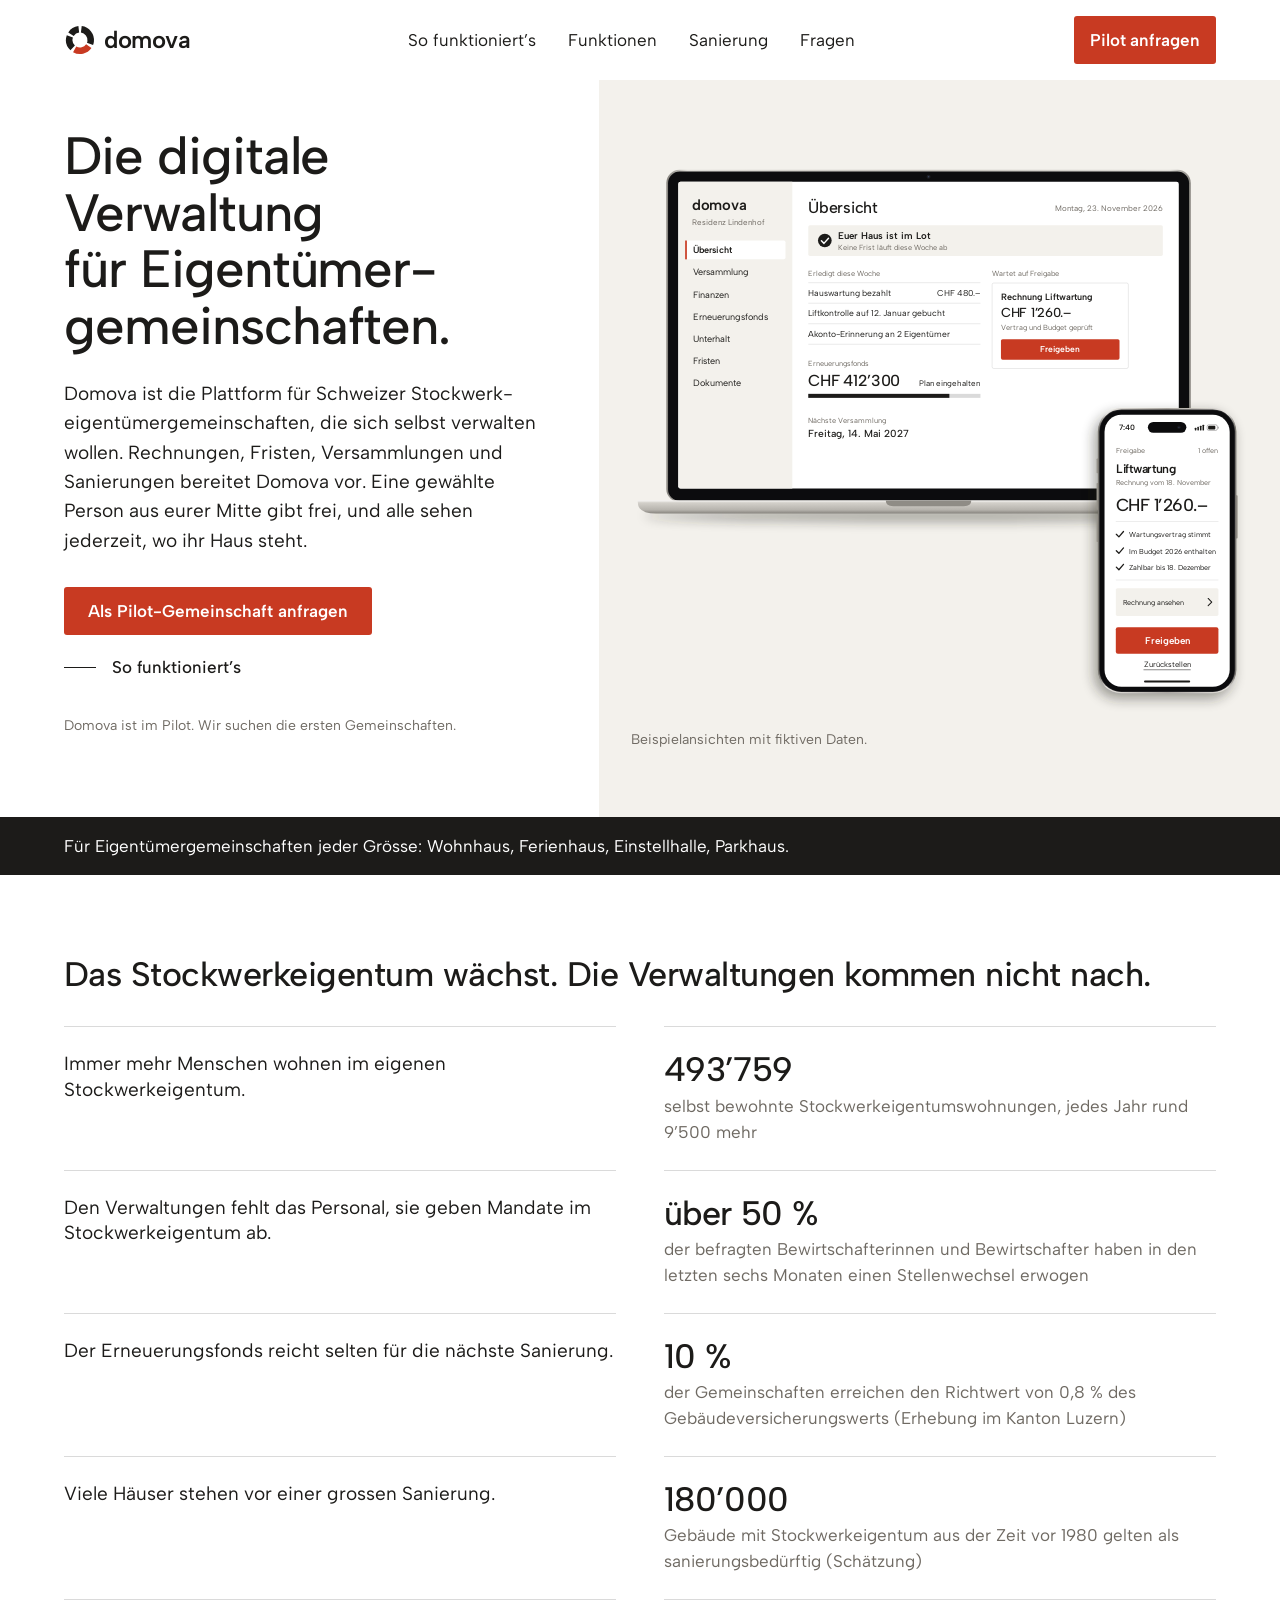
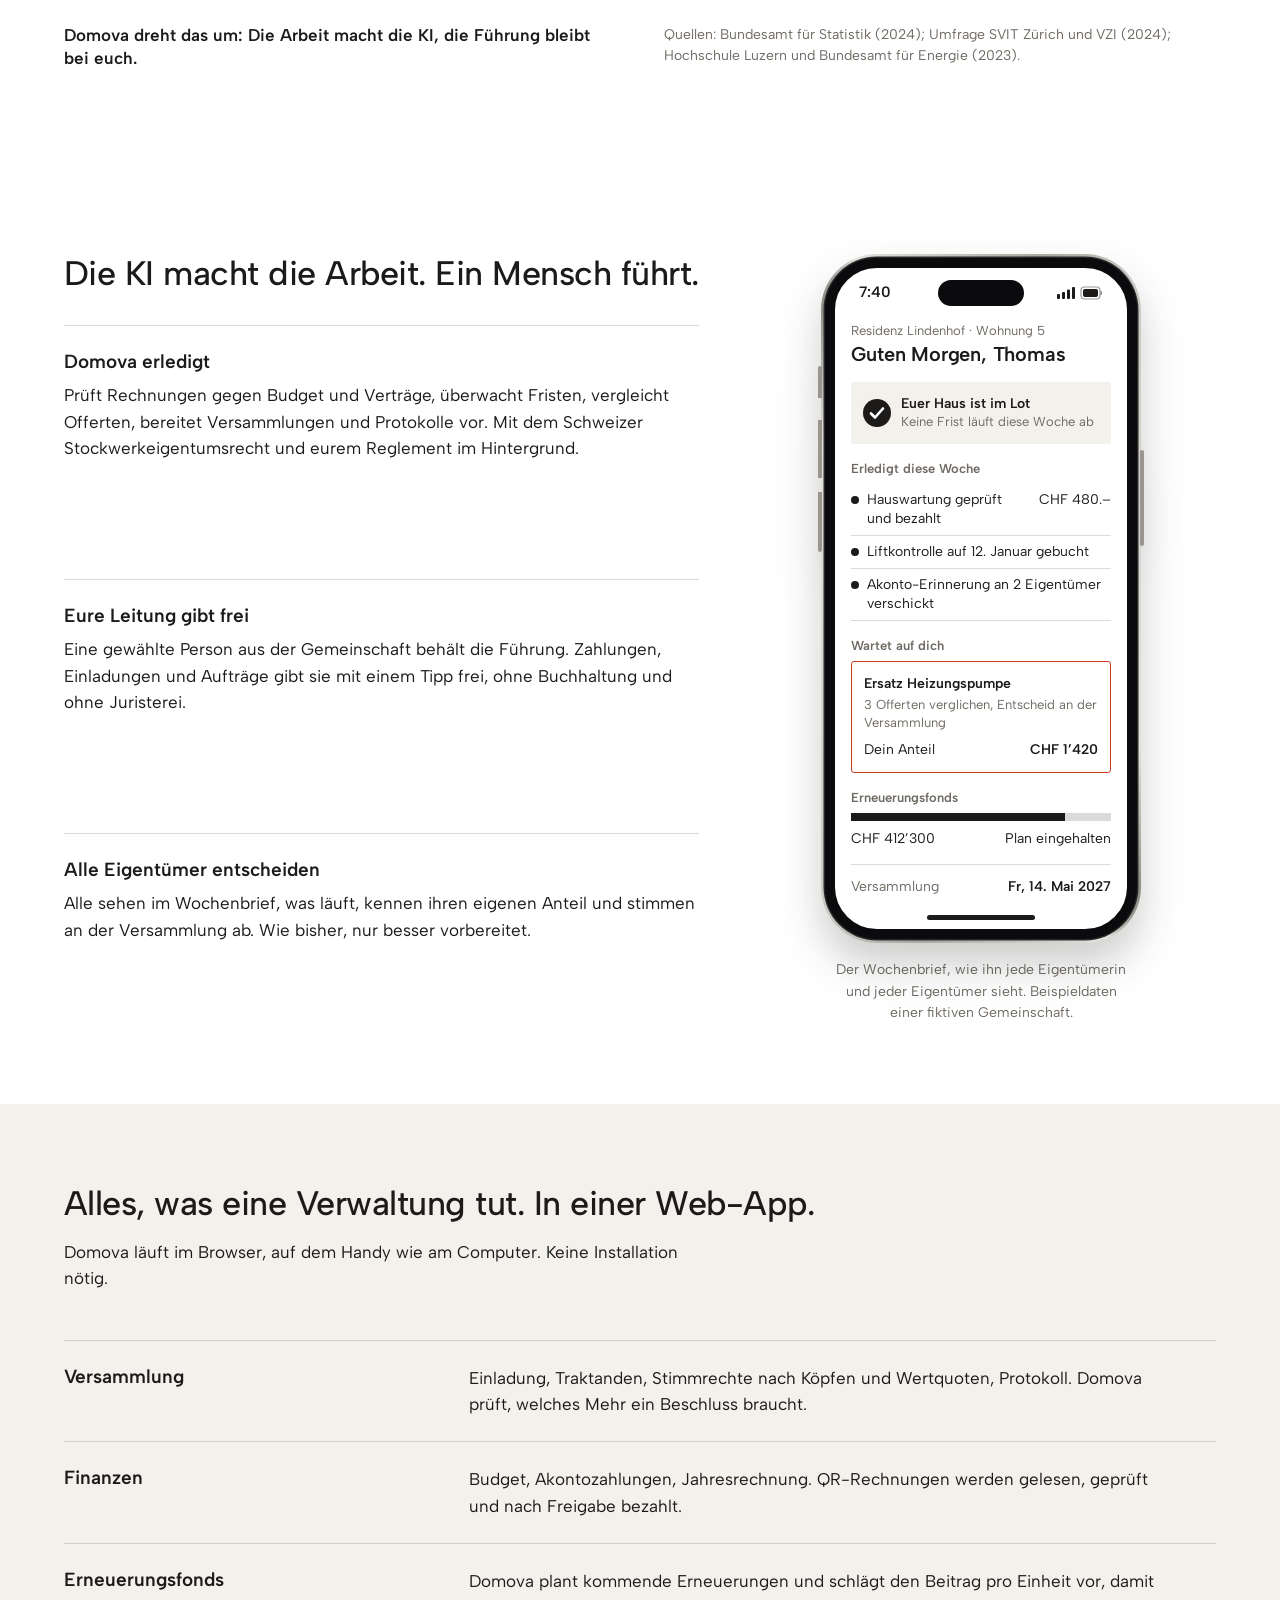
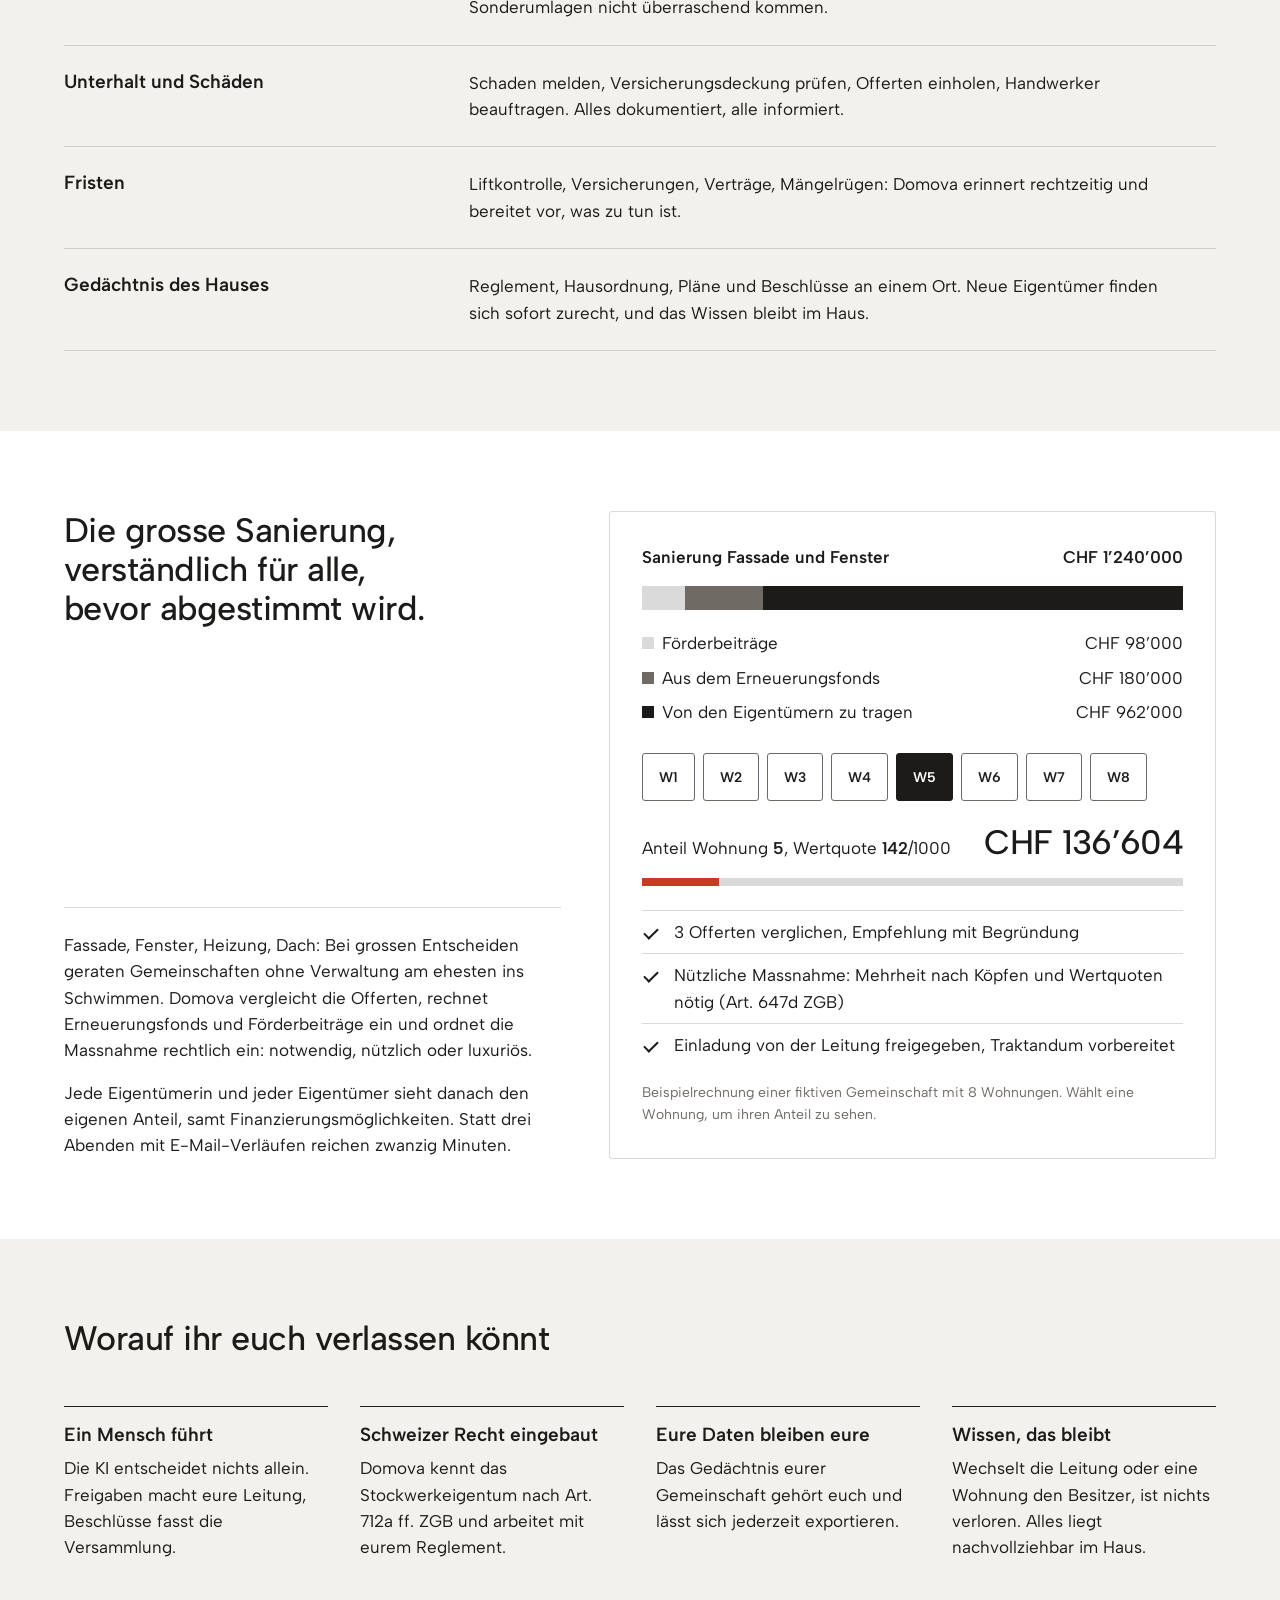
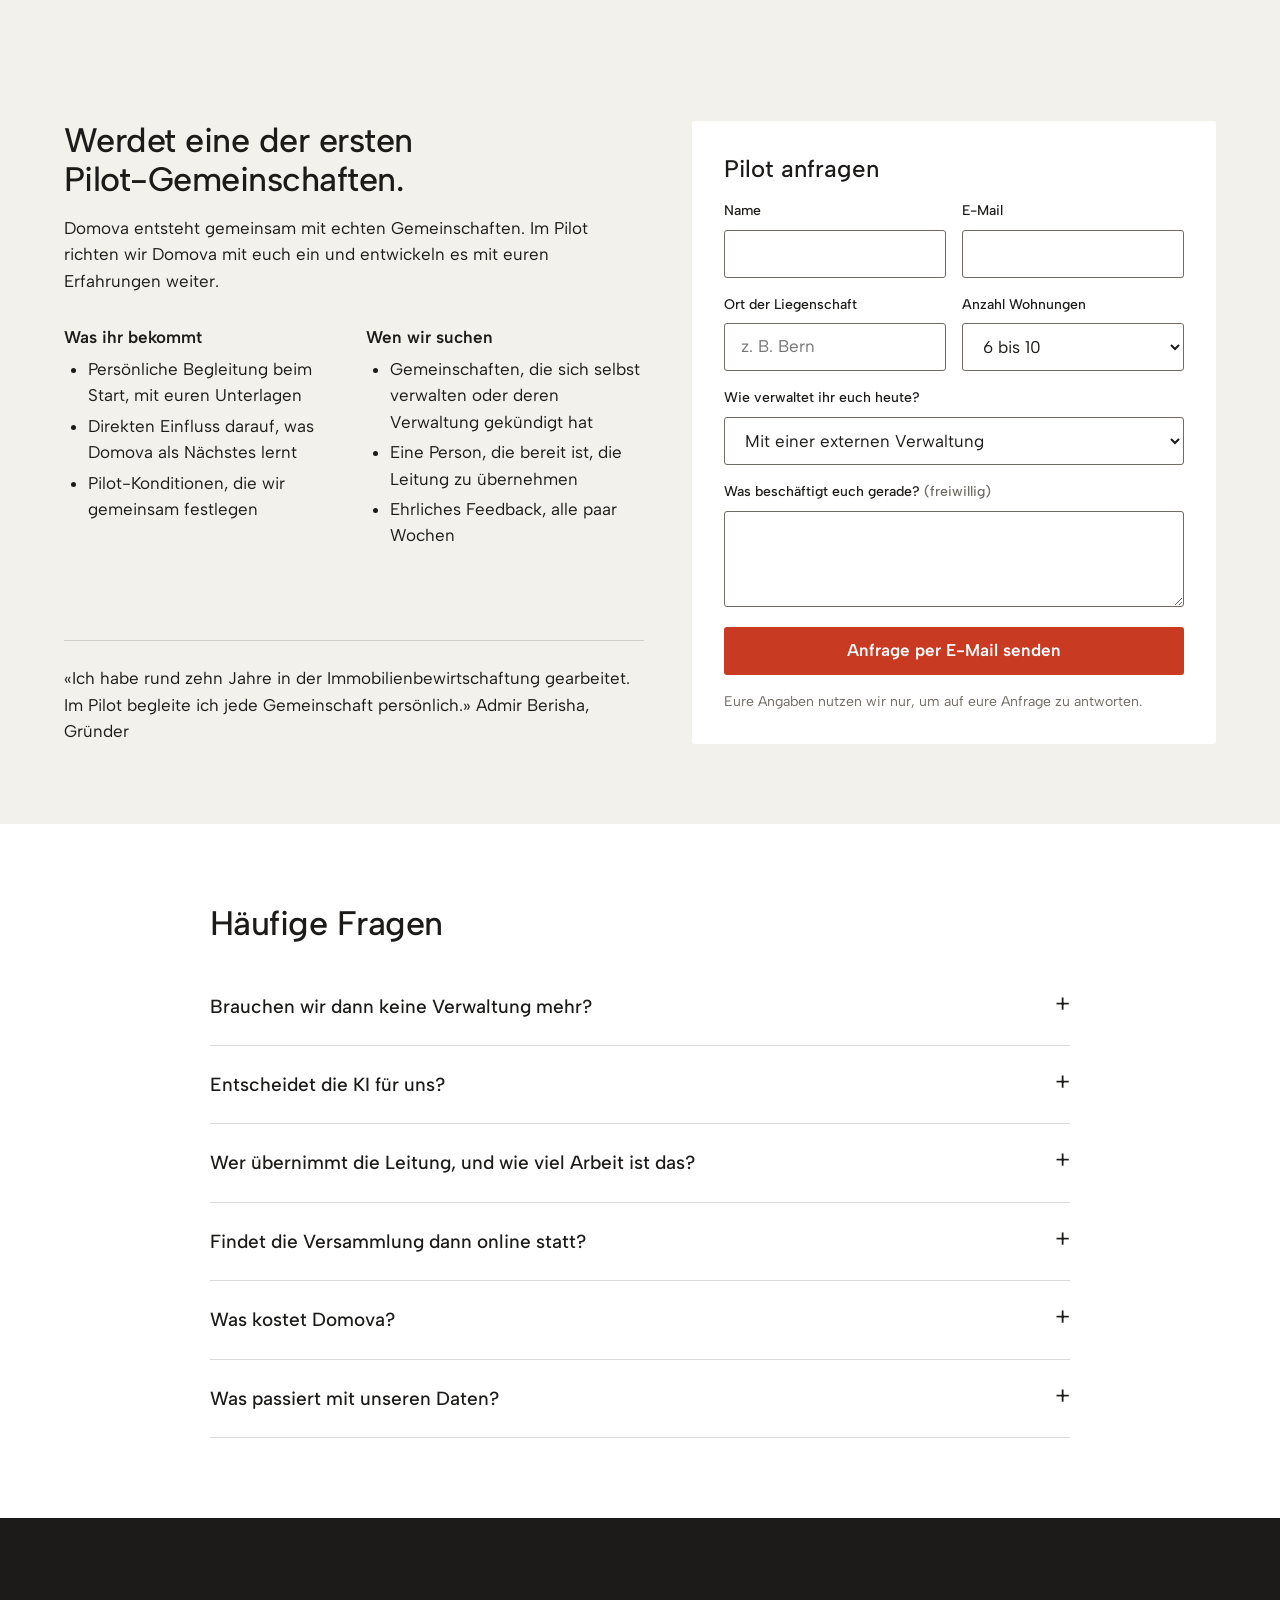
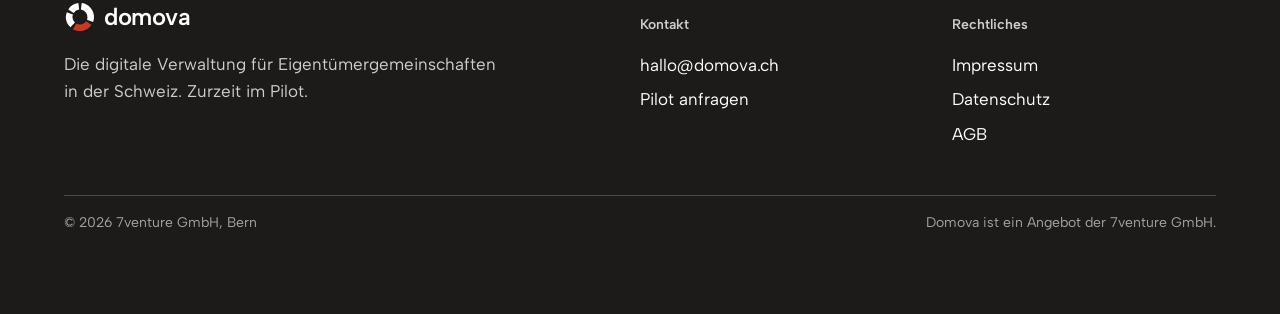
==== index.html @ ebf03311 "Website domova.ch: Startseite und Rechtsseiten Statische Seite für GitHub Pages: Startseite (Richtun" ====
<!DOCTYPE html>
<html lang="de-CH">
<head>
<meta charset="utf-8">
<meta name="viewport" content="width=device-width, initial-scale=1">
<title>Domova</title>
<meta name="description" content="Domova: Selbstverwaltung mit KI für Schweizer Stockwerkeigentümergemeinschaften. Die KI erledigt die Verwaltung, eure Gemeinschaft entscheidet. Jetzt im Pilot.">
<meta property="og:title" content="Domova: Die digitale Verwaltung für Eigentümergemeinschaften">
<meta property="og:description" content="Selbstverwaltung für Stockwerkeigentum in der Schweiz. Wir suchen die ersten Pilot-Gemeinschaften.">
<meta name="theme-color" content="#ffffff">
<link rel="icon" href="data:image/svg+xml,%3Csvg xmlns='http://www.w3.org/2000/svg' viewBox='0 0 32 32'%3E%3Crect width='32' height='32' rx='7' fill='%231c1b19'/%3E%3Cg fill='none' stroke='%23fff' stroke-width='5.2'%3E%3Ccircle cx='16' cy='16' r='8.5' stroke-dasharray='15.43 100' transform='rotate(-83 16 16)'/%3E%3Ccircle cx='16' cy='16' r='8.5' stroke='%23e0492c' stroke-dasharray='12.46 100' transform='rotate(35 16 16)'/%3E%3Ccircle cx='16' cy='16' r='8.5' stroke-dasharray='9.79 100' transform='rotate(133 16 16)'/%3E%3Ccircle cx='16' cy='16' r='8.5' stroke-dasharray='7.42 100' transform='rotate(213 16 16)'/%3E%3C/g%3E%3C/svg%3E">
<link rel="stylesheet" href="site.css">
</head>
<body>

<header class="hero" id="top">
  <nav class="nav wrap" aria-label="Hauptnavigation">
    <a class="logo" href="#top" aria-label="Domova, zum Seitenanfang">
      <svg viewBox="0 0 32 32" aria-hidden="true" fill="none" stroke="#1c1b19" stroke-width="6.5"><circle cx="16" cy="16" r="10.75" stroke-dasharray="19.51 100" transform="rotate(-83 16 16)"/><circle cx="16" cy="16" r="10.75" stroke="#c83a22" stroke-dasharray="15.76 100" transform="rotate(35 16 16)"/><circle cx="16" cy="16" r="10.75" stroke-dasharray="12.38 100" transform="rotate(133 16 16)"/><circle cx="16" cy="16" r="10.75" stroke-dasharray="9.38 100" transform="rotate(213 16 16)"/></svg>
      domova
    </a>
    <div class="links">
      <a href="#so">So funktioniert’s</a>
      <a href="#funktionen">Funktionen</a>
      <a href="#sanierung">Sanierung</a>
      <a href="#fragen">Fragen</a>
    </div>
    <a class="btn btn-c" href="#pilot">Pilot <span>anfragen</span></a>
  </nav>

  <div class="ht">
    <div class="ht-t">
      <h1><span>Die digitale Verwaltung</span> <span>für Eigentümer&shy;gemeinschaften.</span></h1>
      <p class="lead">Domova ist die Plattform für Schweizer Stockwerk&shy;eigentümer&shy;gemeinschaften, die sich selbst verwalten wollen. Rechnungen, Fristen, Versammlungen und Sanierungen bereitet Domova vor. Eine gewählte Person aus eurer Mitte gibt frei, und alle sehen jederzeit, wo ihr Haus steht.</p>
      <div class="cta">
        <a class="btn btn-c" href="#pilot">Als Pilot-Gemeinschaft anfragen</a>
        <a class="lnk" href="#so">So funktioniert’s</a>
      </div>
      <p class="pilot-tag">Domova ist im Pilot. Wir suchen die ersten Gemeinschaften.</p>
    </div>

    <figure class="stage">
      <svg viewBox="-24 -24 2166 1930" role="img" aria-label="Domova auf Laptop und Handy mit Beispieldaten: am Laptop die Übersicht einer Gemeinschaft, am Handy die Freigabe einer Rechnung.">
        <defs>
          <linearGradient id="g-rim" x1="0" x2="1" y1="0" y2="0"><stop offset="0" stop-color="#85827c"/><stop offset=".04" stop-color="#e0ded9"/><stop offset=".5" stop-color="#c4c1bb"/><stop offset=".96" stop-color="#e0ded9"/><stop offset="1" stop-color="#85827c"/></linearGradient>
          <linearGradient id="g-alu" x1="0" x2="0" y1="0" y2="1"><stop offset="0" stop-color="#eceae6"/><stop offset=".2" stop-color="#d2cfc9"/><stop offset=".72" stop-color="#b6b3ad"/><stop offset="1" stop-color="#85827c"/></linearGradient>
          <linearGradient id="g-ti" x1="0" x2="1" y1="0" y2="0"><stop offset="0" stop-color="#6f6c66"/><stop offset=".06" stop-color="#e4e1dc"/><stop offset=".5" stop-color="#aba7a1"/><stop offset=".94" stop-color="#e4e1dc"/><stop offset="1" stop-color="#6f6c66"/></linearGradient>
          <filter id="f-ground" x="-10%" y="-300%" width="120%" height="700%"><feGaussianBlur stdDeviation="20"/></filter>
          <filter id="f-phone" x="-30%" y="-10%" width="160%" height="125%"><feGaussianBlur stdDeviation="24"/></filter>
        </defs>
        <!-- Laptop -->
        <ellipse cx="1020" cy="1214" rx="1000" ry="20" fill="#1c1b19" opacity=".38" filter="url(#f-ground)"/>
        <rect x="100" width="1840" height="1166" rx="46" fill="url(#g-rim)"/>
        <rect x="106" y="6" width="1828" height="1156" rx="41" fill="#0c0c0e"/>
        <rect x="142" y="42" width="1756" height="1076" rx="8" fill="#fff"/>
        <circle cx="1020" cy="24" r="7" fill="#1d1d21"/>
        <circle cx="1020" cy="24" r="2.6" fill="#35425c"/>
        <path d="M0 1160h2040v6q0 40-64 40H64q-64 0-64-40z" fill="url(#g-alu)"/>
        <rect y="1160" width="2040" height="3" fill="#f6f5f2"/>
        <path d="M870 1160h300q0 20-26 20H896q-26 0-26-20z" fill="#8f8c86"/>
        <g transform="translate(142 42)">
          <path d="M8 0h392v1076H8a8 8 0 0 1-8-8V8a8 8 0 0 1 8-8z" fill="var(--soft)"/>
          <text x="48" y="100" class="w6" font-size="52" letter-spacing="-1">domova</text>
          <text x="48" y="150" class="m" font-size="28">Residenz Lindenhof</text>
          <rect x="24" y="206" width="352" height="66" rx="6" fill="#fff"/>
          <rect x="24" y="206" width="6" height="66" fill="var(--acc)"/>
          <g font-size="32">
            <text x="52" y="250" class="w6">Übersicht</text>
            <text x="52" y="328">Versammlung</text>
            <text x="52" y="406">Finanzen</text>
            <text x="52" y="484">Erneuerungsfonds</text>
            <text x="52" y="562">Unterhalt</text>
            <text x="52" y="640">Fristen</text>
            <text x="52" y="718">Dokumente</text>
          </g>
          <text x="456" y="108" class="w5" font-size="56" letter-spacing="-1">Übersicht</text>
          <text x="1700" y="104" class="m e" font-size="28">Montag, 23. November 2026</text>
          <rect x="456" y="152" width="1244" height="108" rx="6" fill="var(--soft)"/>
          <circle cx="514" cy="206" r="24" fill="var(--ink)"/>
          <path d="M502 207l9 9 16-18" fill="none" stroke="#fff" stroke-width="5" stroke-linecap="round" stroke-linejoin="round"/>
          <text x="562" y="200" class="w6" font-size="34">Euer Haus ist im Lot</text>
          <text x="562" y="238" class="m" font-size="26">Keine Frist läuft diese Woche ab</text>
          <path d="M456 354h604M456 426h604M456 498h604M456 570h604" fill="none" stroke="var(--ink)" stroke-opacity=".16" stroke-width="2"/>
          <text x="456" y="330" class="m" font-size="26">Erledigt diese Woche</text>
          <g font-size="30">
            <text x="456" y="400">Hauswartung bezahlt</text>
            <text x="1060" y="400" class="e tn">CHF 480.–</text>
            <text x="456" y="472">Liftkontrolle auf 12. Januar gebucht</text>
            <text x="456" y="544">Akonto-Erinnerung an 2 Eigentümer</text>
          </g>
          <text x="456" y="646" class="m" font-size="26">Erneuerungsfonds</text>
          <text x="456" y="716" class="w5 tn" font-size="56" letter-spacing="-1">CHF 412’300</text>
          <text x="1060" y="716" class="e" font-size="28">Plan eingehalten</text>
          <rect x="456" y="744" width="604" height="14" fill="var(--ink)" opacity=".16"/>
          <rect x="456" y="744" width="495" height="14" fill="var(--ink)"/>
          <text x="456" y="846" class="m" font-size="26">Nächste Versammlung</text>
          <text x="456" y="896" class="w5" font-size="36">Freitag, 14. Mai 2027</text>
          <text x="1100" y="330" class="m" font-size="26">Wartet auf Freigabe</text>
          <rect x="1101" y="355" width="478" height="300" rx="6" fill="#fff" stroke="var(--ink)" stroke-opacity=".16" stroke-width="2"/>
          <text x="1132" y="414" class="w6" font-size="32">Rechnung Liftwartung</text>
          <text x="1132" y="476" class="w5 tn" font-size="46" letter-spacing="-1">CHF 1’260.–</text>
          <text x="1132" y="520" class="m" font-size="26">Vertrag und Budget geprüft</text>
          <rect x="1132" y="552" width="416" height="72" rx="6" fill="var(--acc)"/>
          <text x="1340" y="598" class="w6 c wh" font-size="30">Freigeben</text>
        </g>
        <!-- Handy -->
        <g transform="translate(1614 836) scale(.9)">
          <rect x="-14" y="20" width="540" height="1112" rx="92" fill="#1c1b19" opacity=".42" filter="url(#f-phone)"/>
          <g fill="#9a968f"><rect x="-5" y="196" width="9" height="58" rx="3"/><rect x="-5" y="292" width="9" height="104" rx="3"/><rect x="-5" y="418" width="9" height="104" rx="3"/><rect x="536" y="340" width="9" height="168" rx="3"/></g>
          <rect width="540" height="1112" rx="92" fill="url(#g-ti)"/>
          <rect x="5" y="5" width="530" height="1102" rx="87" fill="#28282b"/>
          <rect x="8" y="8" width="524" height="1096" rx="84" fill="#0b0b0d"/>
          <rect x="26" y="26" width="488" height="1060" rx="66" fill="#fff"/>
          <g transform="translate(26 26)">
            <rect x="169" y="28" width="150" height="42" rx="21" fill="#0b0b0d"/>
            <circle cx="290" cy="49" r="7" fill="#17171b"/>
            <circle cx="290" cy="49" r="2.6" fill="#2c3852"/>
            <text x="56" y="61" class="w6" font-size="30">7:40</text>
            <g fill="var(--ink)"><rect x="352" y="51" width="6" height="10" rx="1.5"/><rect x="362" y="47" width="6" height="14" rx="1.5"/><rect x="372" y="43" width="6" height="18" rx="1.5"/><rect x="382" y="39" width="6" height="22" rx="1.5"/></g>
            <rect x="400" y="39" width="40" height="22" rx="6.5" fill="none" stroke="var(--ink)" stroke-opacity=".45" stroke-width="2.5"/>
            <rect x="404" y="43" width="28" height="14" rx="3.5" fill="var(--ink)"/>
            <rect x="442" y="46" width="3" height="8" rx="1.5" fill="var(--ink)" opacity=".45"/>
            <text x="44" y="150" class="m" font-size="28">Freigabe</text>
            <text x="444" y="150" class="m e" font-size="28">1 offen</text>
            <text x="44" y="226" class="w6" font-size="48" letter-spacing="-1">Liftwartung</text>
            <text x="44" y="272" class="m" font-size="28">Rechnung vom 18. November</text>
            <text x="44" y="374" class="w5 tn" font-size="68" letter-spacing="-2">CHF 1’260.–</text>
            <path d="M44 416h400M44 644h400" fill="none" stroke="var(--ink)" stroke-opacity=".16" stroke-width="2"/>
            <path d="M46 466l10 10 18-21M46 530l10 10 18-21M46 594l10 10 18-21" fill="none" stroke="var(--ink)" stroke-width="5" stroke-linecap="round" stroke-linejoin="round"/>
            <g font-size="28">
              <text x="96" y="478">Wartungsvertrag stimmt</text>
              <text x="96" y="542">Im Budget 2026 enthalten</text>
              <text x="96" y="606">Zahlbar bis 18. Dezember</text>
            </g>
            <rect x="44" y="676" width="400" height="108" rx="6" fill="var(--soft)"/>
            <text x="72" y="740" font-size="28">Rechnung ansehen</text>
            <path d="M404 716l14 14-14 14" fill="none" stroke="var(--ink)" stroke-width="4" stroke-linecap="round" stroke-linejoin="round"/>
            <rect x="44" y="828" width="400" height="104" rx="8" fill="var(--acc)"/>
            <text x="244" y="893" class="w6 c wh" font-size="38">Freigeben</text>
            <text x="244" y="982" class="c" font-size="30">Zurückstellen</text>
            <path d="M152 994h184" fill="none" stroke="var(--ink)" stroke-width="2"/>
            <rect x="154" y="1036" width="180" height="8" rx="4" fill="var(--ink)"/>
          </g>
        </g>
      </svg>
      <figcaption>Beispielansichten mit fiktiven Daten.</figcaption>
    </figure>
  </div>
  <div class="legend"><p class="wrap">Für Eigentümergemeinschaften jeder Grösse: Wohnhaus, Ferienhaus, Einstellhalle, Parkhaus.</p></div>
</header>

<main>
<section class="band why" aria-labelledby="why-h">
  <div class="wrap">
    <h2 id="why-h">Das Stockwerkeigentum wächst. Die Verwaltungen kommen nicht nach.</h2>
    <div class="wgrid">
      <p class="wl">Immer mehr Menschen wohnen im eigenen Stockwerkeigentum.</p>
      <p class="wr"><b>493’759</b><span>selbst bewohnte Stockwerk&shy;eigentums&shy;wohnungen, jedes Jahr rund 9’500 mehr</span></p>
      <p class="wl">Den Verwaltungen fehlt das Personal, sie geben Mandate im Stockwerkeigentum ab.</p>
      <p class="wr"><b>über 50 %</b><span>der befragten Bewirtschafterinnen und Bewirtschafter haben in den letzten sechs Monaten einen Stellenwechsel erwogen</span></p>
      <p class="wl">Der Erneuerungsfonds reicht selten für die nächste Sanierung.</p>
      <p class="wr"><b>10 %</b><span>der Gemeinschaften erreichen den Richtwert von 0,8 % des Gebäude&shy;versicherungs&shy;werts (Erhebung im Kanton Luzern)</span></p>
      <p class="wl">Viele Häuser stehen vor einer grossen Sanierung.</p>
      <p class="wr"><b>180’000</b><span>Gebäude mit Stockwerkeigentum aus der Zeit vor 1980 gelten als sanierungsbedürftig (Schätzung)</span></p>
      <p class="wl wend">Domova dreht das um: Die Arbeit macht die KI, die Führung bleibt bei euch.</p>
      <p class="wr wsrc">Quellen: Bundesamt für Statistik (2024); Umfrage SVIT Zürich und VZI (2024); Hochschule Luzern und Bundesamt für Energie (2023).</p>
    </div>
  </div>
</section>

<section class="band how" id="so" aria-labelledby="so-h">
  <div class="wrap two">
    <div class="txt">
      <h2 id="so-h">Die KI macht die Arbeit. Ein Mensch führt.</h2>
      <div class="roles">
        <div class="role">
          <h3>Domova erledigt</h3>
          <p>Prüft Rechnungen gegen Budget und Verträge, überwacht Fristen, vergleicht Offerten, bereitet Versammlungen und Protokolle vor. Mit dem Schweizer Stockwerkeigentumsrecht und eurem Reglement im Hintergrund.</p>
        </div>
        <div class="role">
          <h3>Eure Leitung gibt frei</h3>
          <p>Eine gewählte Person aus der Gemeinschaft behält die Führung. Zahlungen, Einladungen und Aufträge gibt sie mit einem Tipp frei, ohne Buchhaltung und ohne Juristerei.</p>
        </div>
        <div class="role">
          <h3>Alle Eigentümer entscheiden</h3>
          <p>Alle sehen im Wochenbrief, was läuft, kennen ihren eigenen Anteil und stimmen an der Versammlung ab. Wie bisher, nur besser vorbereitet.</p>
        </div>
      </div>
    </div>
    <figure class="phone-col" style="margin:0">
      <div class="phone">
        <div class="scr">
          <div class="sb"><span>7:40</span><i></i><svg viewBox="0 0 46 16" aria-hidden="true"><g fill="currentColor"><rect y="9" width="3" height="5" rx="1"/><rect x="5" y="7" width="3" height="7" rx="1"/><rect x="10" y="4.5" width="3" height="9.5" rx="1"/><rect x="15" y="2" width="3" height="12" rx="1"/><rect x="26" y="4" width="15" height="8" rx="2"/><rect x="43.5" y="6" width="1.5" height="4" rx=".75" opacity=".45"/></g><rect x="24" y="2" width="19" height="12" rx="3.5" fill="none" stroke="currentColor" stroke-opacity=".45" stroke-width="1.2"/></svg></div>
          <div class="ph-h"><small>Residenz Lindenhof · Wohnung 5</small><b>Guten Morgen, Thomas</b></div>
          <div class="ok"><svg viewBox="0 0 28 28" aria-hidden="true"><circle cx="14" cy="14" r="14" fill="var(--ink)"/><path d="m8 14.5 4 4 8-9" fill="none" stroke="#fff" stroke-width="2.6" stroke-linecap="round" stroke-linejoin="round"/></svg><div><b>Euer Haus ist im Lot</b><small>Keine Frist läuft diese Woche ab</small></div></div>
          <h4>Erledigt diese Woche</h4>
          <ul class="done">
            <li>Hauswartung geprüft und bezahlt<span>CHF 480.–</span></li>
            <li>Liftkontrolle auf 12. Januar gebucht</li>
            <li>Akonto-Erinnerung an 2 Eigentümer verschickt</li>
          </ul>
          <h4>Wartet auf dich</h4>
          <div class="todo"><b>Ersatz Heizungspumpe</b><small>3 Offerten verglichen, Entscheid an der Versammlung</small><div class="row"><span>Dein Anteil</span><b>CHF 1’420</b></div></div>
          <h4>Erneuerungsfonds</h4>
          <div class="mbar"><i style="width:82%"></i></div>
          <div class="row"><span>CHF 412’300</span><span>Plan eingehalten</span></div>
          <div class="next"><span>Versammlung</span><b>Fr, 14. Mai 2027</b></div>
        </div>
      </div>
      <figcaption class="cap note">Der Wochenbrief, wie ihn jede Eigentümerin und jeder Eigentümer sieht. Beispieldaten einer fiktiven Gemeinschaft.</figcaption>
    </figure>
  </div>
</section>

<section class="band soft" id="funktionen" aria-labelledby="fn-h">
  <div class="wrap">
    <h2 id="fn-h">Alles, was eine Verwaltung tut. In einer Web-App.</h2>
    <p class="sub">Domova läuft im Browser, auf dem Handy wie am Computer. Keine Installation nötig.</p>
    <div class="frows">
      <div class="frow"><h3>Versammlung</h3><p>Einladung, Traktanden, Stimmrechte nach Köpfen und Wertquoten, Protokoll. Domova prüft, welches Mehr ein Beschluss braucht.</p></div>
      <div class="frow"><h3>Finanzen</h3><p>Budget, Akontozahlungen, Jahresrechnung. QR-Rechnungen werden gelesen, geprüft und nach Freigabe bezahlt.</p></div>
      <div class="frow"><h3>Erneuerungsfonds</h3><p>Domova plant kommende Erneuerungen und schlägt den Beitrag pro Einheit vor, damit Sonderumlagen nicht überraschend kommen.</p></div>
      <div class="frow"><h3>Unterhalt und Schäden</h3><p>Schaden melden, Versicherungsdeckung prüfen, Offerten einholen, Handwerker beauftragen. Alles dokumentiert, alle informiert.</p></div>
      <div class="frow"><h3>Fristen</h3><p>Liftkontrolle, Versicherungen, Verträge, Mängelrügen: Domova erinnert rechtzeitig und bereitet vor, was zu tun ist.</p></div>
      <div class="frow"><h3>Gedächtnis des Hauses</h3><p>Reglement, Hausordnung, Pläne und Beschlüsse an einem Ort. Neue Eigentümer finden sich sofort zurecht, und das Wissen bleibt im Haus.</p></div>
    </div>
  </div>
</section>

<section class="band reno" id="sanierung" aria-labelledby="sa-h">
  <div class="wrap two">
    <div class="txt">
      <h2 id="sa-h">Die grosse Sanierung, verständlich für alle, bevor abgestimmt wird.</h2>
      <div><p>Fassade, Fenster, Heizung, Dach: Bei grossen Entscheiden geraten Gemeinschaften ohne Verwaltung am ehesten ins Schwimmen. Domova vergleicht die Offerten, rechnet Erneuerungsfonds und Förderbeiträge ein und ordnet die Massnahme rechtlich ein: notwendig, nützlich oder luxuriös.</p>
      <p>Jede Eigentümerin und jeder Eigentümer sieht danach den eigenen Anteil, samt Finanzierungsmöglichkeiten. Statt drei Abenden mit E-Mail-Verläufen reichen zwanzig Minuten.</p></div>
    </div>
    <div class="calc">
      <div class="ch"><b>Sanierung Fassade und Fenster</b><span class="num" id="c-tot">CHF 1’240’000</span></div>
      <div class="stackbar" aria-hidden="true"><i class="f1" id="b1" style="width:7.9%"></i><i class="f2" id="b2" style="width:14.5%"></i><i class="f3" id="b3" style="width:77.6%"></i></div>
      <ul class="leg">
        <li><i class="f1"></i>Förderbeiträge<span id="c-f">CHF 98’000</span></li>
        <li><i class="f2"></i>Aus dem Erneuerungsfonds<span id="c-k">CHF 180’000</span></li>
        <li><i class="f3"></i>Von den Eigentümern zu tragen<span id="c-r">CHF 962’000</span></li>
      </ul>
      <div class="units" id="units" role="group" aria-label="Wohnung wählen"></div>
      <div class="share"><span>Anteil Wohnung <b id="u-no">5</b>, Wertquote <b id="u-q">142</b>/1000</span><b class="big" id="u-share">CHF 136’604</b></div>
      <div class="sbar" aria-hidden="true"><i id="u-bar" style="width:14.2%"></i></div>
      <ul class="checks">
        <li>3 Offerten verglichen, Empfehlung mit Begründung</li>
        <li>Nützliche Massnahme: Mehrheit nach Köpfen und Wertquoten nötig (Art. 647d ZGB)</li>
        <li>Einladung von der Leitung freigegeben, Traktandum vorbereitet</li>
      </ul>
      <p class="note">Beispielrechnung einer fiktiven Gemeinschaft mit 8 Wohnungen. Wählt eine Wohnung, um ihren Anteil zu sehen.</p>
    </div>
  </div>
</section>

<section class="band soft" aria-labelledby="pr-h">
  <div class="wrap">
    <h2 id="pr-h">Worauf ihr euch verlassen könnt</h2>
    <div class="prin">
      <div><h3>Ein Mensch führt</h3><p>Die KI entscheidet nichts allein. Freigaben macht eure Leitung, Beschlüsse fasst die Versammlung.</p></div>
      <div><h3>Schweizer Recht eingebaut</h3><p>Domova kennt das Stockwerkeigentum nach Art. 712a ff. ZGB und arbeitet mit eurem Reglement.</p></div>
      <div><h3>Eure Daten bleiben eure</h3><p>Das Gedächtnis eurer Gemeinschaft gehört euch und lässt sich jederzeit exportieren.</p></div>
      <div><h3>Wissen, das bleibt</h3><p>Wechselt die Leitung oder eine Wohnung den Besitzer, ist nichts verloren. Alles liegt nachvollziehbar im Haus.</p></div>
    </div>
  </div>
</section>

<section class="band pilot" id="pilot" aria-labelledby="pi-h">
  <div class="wrap two">
    <div class="txt">
      <h2 id="pi-h">Werdet eine der ersten Pilot-Gemeinschaften.</h2>
      <p>Domova entsteht gemeinsam mit echten Gemeinschaften. Im Pilot richten wir Domova mit euch ein und entwickeln es mit euren Erfahrungen weiter.</p>
      <div class="pl">
        <div>
          <h3>Was ihr bekommt</h3>
          <ul><li>Persönliche Begleitung beim Start, mit euren Unterlagen</li><li>Direkten Einfluss darauf, was Domova als Nächstes lernt</li><li>Pilot-Konditionen, die wir gemeinsam festlegen</li></ul>
        </div>
        <div>
          <h3>Wen wir suchen</h3>
          <ul><li>Gemeinschaften, die sich selbst verwalten oder deren Verwaltung gekündigt hat</li><li>Eine Person, die bereit ist, die Leitung zu übernehmen</li><li>Ehrliches Feedback, alle paar Wochen</li></ul>
        </div>
      </div>
      <p class="me">«Ich habe rund zehn Jahre in der Immobilienbewirtschaftung gearbeitet. Im Pilot begleite ich jede Gemeinschaft persönlich.» Admir Berisha, Gründer</p>
    </div>
    <form class="form" id="pilot-form" novalidate>
      <h3>Pilot anfragen</h3>
      <div class="pair">
        <div class="fld"><label for="f-name">Name</label><input id="f-name" name="name" autocomplete="name" required></div>
        <div class="fld"><label for="f-mail">E-Mail</label><input id="f-mail" name="email" type="email" autocomplete="email" required></div>
      </div>
      <div class="pair">
        <div class="fld"><label for="f-ort">Ort der Liegenschaft</label><input id="f-ort" name="ort" placeholder="z. B. Bern"></div>
        <div class="fld"><label for="f-einh">Anzahl Wohnungen</label><select id="f-einh" name="einheiten"><option>2 bis 5</option><option selected>6 bis 10</option><option>11 bis 20</option><option>mehr als 20</option></select></div>
      </div>
      <div class="fld"><label for="f-heute">Wie verwaltet ihr euch heute?</label><select id="f-heute" name="heute"><option>Mit einer externen Verwaltung</option><option>Unsere Verwaltung hat gekündigt</option><option>Wir verwalten uns selbst</option><option>Weiss ich nicht genau</option></select></div>
      <div class="fld"><label for="f-msg">Was beschäftigt euch gerade? <span class="privacy">(freiwillig)</span></label><textarea id="f-msg" name="nachricht"></textarea></div>
      <p class="note" id="f-err" hidden style="color:var(--acc)">Bitte Name und eine gültige E-Mail-Adresse angeben.</p>
      <button class="btn btn-c" type="submit">Anfrage per E-Mail senden</button>
      <div class="status" id="pilot-status" hidden>
        <b>Euer E-Mail-Programm sollte sich jetzt öffnen.</b>
        <p>Falls nicht: Text kopieren und an <a href="mailto:hallo@domova.ch">hallo@domova.ch</a> schicken.</p>
        <pre id="pilot-text"></pre>
        <button type="button" id="pilot-copy">Text kopieren</button>
      </div>
      <p class="note privacy">Eure Angaben nutzen wir nur, um auf eure Anfrage zu antworten.</p>
    </form>
  </div>
</section>

<section class="band" id="fragen" aria-labelledby="fq-h">
  <div class="faq">
    <h2 id="fq-h">Häufige Fragen</h2>
    <div style="margin-top:24px">
      <details><summary>Brauchen wir dann keine Verwaltung mehr?</summary><p>Eine externe Verwaltung ist im Schweizer Stockwerkeigentum nicht vorgeschrieben, die Gemeinschaft entscheidet selbst, ob sie eine bestellt (Art. 712q ZGB). Viele kleinere Gemeinschaften verwalten sich schon heute selbst, meist mit viel Freiwilligenarbeit einer einzelnen Person. Domova nimmt ihr diese Arbeit ab.</p></details>
      <details><summary>Entscheidet die KI für uns?</summary><p>Nein. Domova bereitet vor, rechnet und prüft. Freigaben macht eure gewählte Leitung, Beschlüsse fasst wie bisher die Versammlung der Stockwerkeigentümer.</p></details>
      <details><summary>Wer übernimmt die Leitung, und wie viel Arbeit ist das?</summary><p>Eine Person aus eurer Gemeinschaft, gewählt von der Versammlung. Sie braucht kein Fachwissen: Domova bereitet jede Zahlung, Einladung und jeden Auftrag so vor, dass sie nur noch prüfen und freigeben muss.</p></details>
      <details><summary>Findet die Versammlung dann online statt?</summary><p>Nicht zwingend. Domova bereitet Einladung, Traktanden und Protokoll vor. Ob ihr euch im Gemeinschaftsraum oder online trefft, entscheidet ihr. Virtuelle Versammlungen sind nur möglich, wenn euer Reglement sie vorsieht.</p></details>
      <details><summary>Was kostet Domova?</summary><p>Das Preismodell legen wir mit den Pilot-Gemeinschaften fest. Ziel ist, dass sich Domova für kleine Häuser mit wenigen Wohnungen ebenso lohnt wie für euer Ferienhaus, für grössere Gemeinschaften oder für Einstellhallen und Parkhäuser.</p></details>
      <details><summary>Was passiert mit unseren Daten?</summary><p>Eure Unterlagen und Beschlüsse gehören eurer Gemeinschaft. Wir bearbeiten sie nach dem Schweizer Datenschutzgesetz und nur, um Domova für euch zu betreiben. Ihr könnt sie jederzeit exportieren.</p></details>
    </div>
  </div>
</section>
</main>

<footer class="band">
  <div class="wrap">
    <div class="fgrid">
      <div>
        <a class="logo" href="index.html"><svg viewBox="0 0 32 32" aria-hidden="true" fill="none" stroke="#fff" stroke-width="6.5"><circle cx="16" cy="16" r="10.75" stroke-dasharray="19.51 100" transform="rotate(-83 16 16)"/><circle cx="16" cy="16" r="10.75" stroke="#c83a22" stroke-dasharray="15.76 100" transform="rotate(35 16 16)"/><circle cx="16" cy="16" r="10.75" stroke-dasharray="12.38 100" transform="rotate(133 16 16)"/><circle cx="16" cy="16" r="10.75" stroke-dasharray="9.38 100" transform="rotate(213 16 16)"/></svg> domova</a>
        <p>Die digitale Verwaltung für Eigentümergemeinschaften in der Schweiz. Zurzeit im Pilot.</p>
      </div>
      <div>
        <p class="fh">Kontakt</p>
        <ul class="flist">
          <li><a href="mailto:hallo@domova.ch">hallo@domova.ch</a></li>
          <li><a href="index.html#pilot">Pilot anfragen</a></li>
        </ul>
      </div>
      <div>
        <p class="fh">Rechtliches</p>
        <ul class="flist">
          <li><a href="impressum.html">Impressum</a></li>
          <li><a href="datenschutz.html">Datenschutz</a></li>
          <li><a href="agb.html">AGB</a></li>
        </ul>
      </div>
    </div>
    <div class="legal"><span>© 2026 7venture GmbH, Bern</span><span>Domova ist ein Angebot der 7venture GmbH.</span></div>
  </div>
</footer>

<script>
{
  const MAIL = 'hallo@domova.ch';
  const chf = n => 'CHF ' + Math.round(n).toLocaleString('de-CH');

  // Sanierung: Anteil je Wohnung (Wertquoten in Tausendsteln, Summe 1000)
  const quotas = [98, 112, 125, 131, 142, 118, 138, 136];
  const cost = { total: 1240000, foerder: 98000, fonds: 180000 };
  const rest = cost.total - cost.foerder - cost.fonds;
  const pct = v => (v / cost.total * 100).toFixed(1) + '%';
  document.getElementById('b1').style.width = pct(cost.foerder);
  document.getElementById('b2').style.width = pct(cost.fonds);
  document.getElementById('b3').style.width = pct(rest);
  document.getElementById('c-tot').textContent = chf(cost.total);
  document.getElementById('c-f').textContent = chf(cost.foerder);
  document.getElementById('c-k').textContent = chf(cost.fonds);
  document.getElementById('c-r').textContent = chf(rest);
  const units = document.getElementById('units');
  units.innerHTML = quotas.map((q, i) => `<button type="button" data-i="${i}" aria-pressed="${i === 4}" aria-label="Wohnung ${i + 1}, Wertquote ${q}/1000">W${i + 1}</button>`).join('');
  const pick = i => {
    const q = quotas[i];
    document.getElementById('u-no').textContent = i + 1;
    document.getElementById('u-q').textContent = q;
    document.getElementById('u-share').textContent = chf(rest * q / 1000);
    document.getElementById('u-bar').style.width = (q / 10) + '%';
    for (const b of units.children) b.setAttribute('aria-pressed', String(+b.dataset.i === i));
  };
  units.addEventListener('click', e => { const b = e.target.closest('button'); if (b) pick(+b.dataset.i); });
  pick(4);

  // Pilot-Anfrage: als E-Mail vorbereiten
  const form = document.getElementById('pilot-form');
  const status = document.getElementById('pilot-status');
  const pre = document.getElementById('pilot-text');
  const err = document.getElementById('f-err');
  form.addEventListener('submit', e => {
    e.preventDefault();
    const d = new FormData(form);
    const mailOk = /^[^\s@]+@[^\s@]+\.[^\s@]+$/.test(String(d.get('email')).trim());
    if (!String(d.get('name')).trim() || !mailOk) { err.hidden = false; return; }
    err.hidden = true;
    const body = [
      'Hallo Domova',
      '',
      'Wir interessieren uns für den Pilot.',
      '',
      'Name: ' + d.get('name'),
      'E-Mail: ' + d.get('email'),
      'Ort der Liegenschaft: ' + (d.get('ort') || '–'),
      'Anzahl Wohnungen: ' + d.get('einheiten'),
      'Heute: ' + d.get('heute'),
      d.get('nachricht') ? '\n' + d.get('nachricht') : ''
    ].join('\n').trim();
    pre.textContent = body;
    status.hidden = false;
    try { location.href = 'mailto:' + MAIL + '?subject=' + encodeURIComponent('Pilot-Anfrage Domova') + '&body=' + encodeURIComponent(body); } catch (x) {}
  });
  const copy = document.getElementById('pilot-copy');
  copy.addEventListener('click', () => {
    const t = 'An: ' + MAIL + '\n\n' + pre.textContent;
    if (!navigator.clipboard) { copy.textContent = 'Bitte von Hand kopieren'; return; }
    navigator.clipboard.writeText(t).then(() => { copy.textContent = 'Kopiert'; }, () => { copy.textContent = 'Bitte von Hand kopieren'; });
  });
}
</script>
</body>
</html>
---- site.css ----
/* VOICE ruhig und vertrauenswürdig, wie eine gut gemachte Regionalbank (Richtung B «Hausbank»)
   IDEA das Produkt selbst zeigen: die Übersicht am Laptop, die Freigabe am Handy
   PICTURE Laptop und Handy mit Beispielansichten auf einer warmgrauen Fläche rechts im Hero
   COLOUR Weiss, Warmschwarz #1c1b19, Warmgrau #f3f1ec und #6f6a63, Ziegelrot #c83a22 nur für Handlungen
   TYPE Albert Sans: Titel 500, Auszeichnung 600, Text 400, auf dem eigenen Server
   LAYOUT Hero mit Text links über 5 Spalten und Geräten rechts über 7 bis an den Rand; am Handy Text, dann Geräte */
@font-face{font-family:"Albert Sans";src:url(fonts/albert-sans.woff2) format("woff2");font-weight:100 900;font-display:swap}
:root{color-scheme:light;
  /* Farbe: Warmschwarz, Weiss, zwei Warmgrau, ein Akzent (plus dessen Hover) */
  --ink:#1c1b19;--bg:#fff;--soft:#f3f1ec;--mute:#6f6a63;--acc:#c83a22;--acc-h:#a93019;--line:rgba(28,27,25,.16);
  /* Schrift: sechs Grössen */
  --ff:"Albert Sans","Segoe UI",Arial,sans-serif;
  --t-xs:14px;--t-s:17px;--t-m:19px;--t-l:24px;--t-xl:clamp(26px,2.9vw,34px);--t-2xl:clamp(34px,4.1vw,54px);
  /* Abstände: feste Skala */
  --s1:4px;--s2:8px;--s3:16px;--s4:24px;--s5:32px;--s6:48px;--s7:80px;--gut:max(5vw,16px);
  /* Form */
  --r:3px}
*{box-sizing:border-box;min-width:0}
html{scroll-padding-top:var(--s4)}
body{margin:0;background:var(--bg);color:var(--ink);font:400 var(--t-s)/1.55 var(--ff);overflow-x:clip;-webkit-font-smoothing:antialiased}
img,svg{max-width:100%}
a{color:inherit}
b,strong{font-weight:600}
h1,h2,h3{font-weight:500;text-wrap:balance;margin:0}
h1{font-size:var(--t-2xl);line-height:1.08;letter-spacing:-.02em}
h2{font-size:var(--t-xl);line-height:1.15;letter-spacing:-.015em}
h3{font-size:var(--t-m);font-weight:600;line-height:1.3}
p{margin:0}
small,.note{font-size:var(--t-xs)}
.band{padding-block:clamp(var(--s6),7vw,var(--s7));padding-left:max(var(--gut),env(safe-area-inset-left,0px));padding-right:max(var(--gut),env(safe-area-inset-right,0px))}
.wrap{max-width:1240px;margin-inline:auto}
.nav.wrap{max-width:calc(1240px + 2 * var(--gut))}
.btn{display:inline-flex;align-items:center;justify-content:center;gap:var(--s2);min-height:var(--s6);padding:0 var(--s4);border-radius:var(--r);font:600 var(--t-s)/1 var(--ff);text-decoration:none;border:0;cursor:pointer;white-space:nowrap}
.btn-c{background:var(--acc);color:#fff}
.btn-c:hover{background:var(--acc-h)}
:focus-visible{outline:3px solid var(--acc);outline-offset:3px}
/* nav + hero */
.hero{background:var(--bg)}
.nav{display:flex;align-items:center;justify-content:space-between;gap:var(--s3);padding:var(--s3) var(--gut)}
.logo{display:flex;align-items:center;gap:var(--s2);font-weight:600;font-size:var(--t-l);letter-spacing:-.02em;text-decoration:none}
.logo svg{width:32px;height:32px}
.links{display:flex;gap:var(--s5)}
.links a{text-decoration:none}
.links a:hover{text-decoration:underline;text-underline-offset:4px}
.nav .btn{padding:0 var(--s3);gap:.26em}
.ht{display:grid;gap:0 var(--s6);padding-left:max(var(--gut),calc((100% - 1240px)/2));padding-right:var(--gut)}
.ht-t{padding-block:var(--s5) var(--s6)}
.ht h1 span{display:block}
.ht .lead{font-size:clamp(var(--t-s),1.6vw,var(--t-m));margin-top:var(--s4);max-width:34em}
.cta{display:flex;flex-wrap:wrap;align-items:center;gap:var(--s2) var(--s5);margin-top:var(--s5)}
.lnk{display:inline-flex;align-items:center;gap:var(--s3);min-height:var(--s6);font-weight:500;text-decoration:none}
.lnk::before{content:"";width:var(--s5);height:1px;background:currentColor}
.lnk:hover{color:var(--acc)}
.pilot-tag{margin-top:var(--s4);font-size:var(--t-xs);color:var(--mute)}
.stage{margin:0 calc(-1 * var(--gut));background:var(--soft);padding:var(--s5) var(--gut) var(--s4);display:grid;gap:var(--s3);align-content:center}
.stage svg{display:block;width:100%;height:auto;font-family:var(--ff);fill:var(--ink)}
.stage .m{fill:var(--mute)}
.stage .wh{fill:#fff}
.stage .w5{font-weight:500}
.stage .w6{font-weight:600}
.stage .e{text-anchor:end}
.stage .c{text-anchor:middle}
.stage .tn{font-variant-numeric:tabular-nums}
.stage figcaption{font-size:var(--t-xs);color:var(--mute)}
.legend{background:var(--ink);color:#fff;padding:var(--s3) var(--gut)}
/* why */
.two{display:grid;gap:var(--s5) var(--s6)}
.wgrid{display:grid;grid-template-columns:minmax(0,1fr);column-gap:var(--s6);margin-top:var(--s5)}
.wl,.wr{padding:var(--s4) 0;border-top:1px solid var(--line)}
.wl{font-size:var(--t-m);line-height:1.35}
.wr{display:grid;grid-template-columns:minmax(0,1fr);gap:var(--s1);align-content:start}
.wr b{font-size:var(--t-xl);font-weight:500;letter-spacing:-.02em;line-height:1.1;white-space:nowrap;font-variant-numeric:tabular-nums}
.wr span{color:var(--mute)}
.wend{font-weight:600;font-size:var(--t-s)}
.wsrc{font-size:var(--t-xs);color:var(--mute)}
/* how */
.roles{display:grid;gap:var(--s4);margin-top:var(--s5)}
.role{border-top:1px solid var(--line);padding-top:var(--s4)}
.role p{margin-top:var(--s2);max-width:60ch}
.phone-col{display:grid;justify-items:center;gap:var(--s3)}
.phone{position:relative;width:min(320px,100%);padding:4px;border-radius:56px;background:linear-gradient(100deg,#6f6c66,#e4e1dc 8%,#aba7a1 50%,#e4e1dc 92%,#6f6c66);filter:drop-shadow(0 22px 20px rgba(28,27,25,.22))}
.phone::before,.phone::after{content:"";position:absolute;width:4px;border-radius:2px;background:#9a968f}
.phone::before{left:-3px;top:112px;height:186px;background:linear-gradient(#9a968f 0 32px,transparent 32px 54px,#9a968f 54px 112px,transparent 112px 126px,#9a968f 126px 186px)}
.phone::after{right:-3px;top:196px;height:96px}
.scr{position:relative;border:10px solid #0b0b0d;border-radius:52px;box-shadow:0 0 0 1.5px #28282b;background:var(--bg);color:var(--ink);padding:8px 16px 32px;font-size:14px;line-height:1.4}
.scr::after{content:"";position:absolute;left:50%;bottom:9px;width:108px;height:5px;margin-left:-54px;border-radius:3px;background:var(--ink)}
.sb{display:grid;grid-template-columns:1fr auto 1fr;align-items:center;font-weight:600;font-size:15px;padding:4px 8px 16px}
.sb svg{justify-self:end;width:46px;height:16px}
.sb i{width:86px;height:26px;border-radius:13px;background:#0b0b0d}
.ph-h small{display:block;color:var(--mute);font-size:13px}
.ph-h b{font-size:20px;letter-spacing:-.01em}
.ok{display:flex;gap:10px;align-items:center;margin:14px 0 4px;padding:12px;border-radius:var(--r);background:var(--soft)}
.ok svg{flex:none;width:28px;height:28px}
.ok small{display:block;color:var(--mute);font-size:13px}
.scr h4{margin:16px 0 6px;font-size:13px;font-weight:600;color:var(--mute)}
.done{list-style:none;margin:0;padding:0}
.done li{display:flex;gap:8px;padding:6px 0;border-bottom:1px solid var(--line)}
.done li::before{content:"";flex:none;width:8px;height:8px;margin-top:6px;border-radius:50%;background:var(--ink)}
.done span{flex:none;margin-left:auto;padding-left:8px;white-space:nowrap;font-variant-numeric:tabular-nums}
.todo{padding:12px;border-radius:var(--r);border:1.5px solid var(--acc)}
.todo small{display:block;color:var(--mute);font-size:13px;margin-top:2px}
.row{display:flex;justify-content:space-between;gap:8px;margin-top:8px}
.row b,.row span{white-space:nowrap}
.mbar{height:8px;background:var(--line);overflow:hidden}
.mbar i{display:block;height:100%;background:var(--ink)}
.next{display:flex;justify-content:space-between;gap:8px;margin-top:16px;padding-top:12px;border-top:1px solid var(--line)}
.next span{color:var(--mute)}
.cap{color:var(--mute);text-align:center;max-width:34ch}
/* features */
.soft{background:var(--soft)}
.sub{max-width:60ch;margin-top:var(--s3)}
.frows{margin-top:var(--s6);border-bottom:1px solid var(--line)}
.frow{display:grid;grid-template-columns:minmax(0,1fr);gap:var(--s2) var(--s5);padding:var(--s4) 0;border-top:1px solid var(--line)}
.frow p{max-width:64ch}
/* renovation */
.calc{border-radius:var(--r);background:var(--bg);border:1px solid var(--line);padding:clamp(var(--s3),3vw,var(--s5))}
.ch{display:flex;flex-wrap:wrap;justify-content:space-between;gap:var(--s1) var(--s3);align-items:baseline}
.num{font-variant-numeric:tabular-nums;white-space:nowrap;font-weight:600}
.stackbar{display:flex;height:var(--s4);overflow:hidden;margin:var(--s3) 0}
.f1{background:var(--line)}
.f2{background:var(--mute)}
.f3{background:var(--ink)}
.leg{list-style:none;margin:0;padding:0}
.leg li{display:flex;gap:var(--s2);align-items:center;padding:var(--s1) 0}
.leg i{flex:none;width:12px;height:12px}
.leg span{flex:none;margin-left:auto;padding-left:var(--s2);white-space:nowrap;font-variant-numeric:tabular-nums}
.units{display:flex;flex-wrap:wrap;gap:var(--s2);margin:var(--s4) 0 var(--s3)}
.units button{min-height:var(--s6);min-width:var(--s6);padding:0 var(--s3);border-radius:var(--r);border:1px solid var(--mute);background:transparent;color:var(--ink);font:600 var(--t-xs) var(--ff);cursor:pointer}
.units button:hover{border-color:var(--ink)}
.units button[aria-pressed=true]{background:var(--ink);border-color:var(--ink);color:#fff}
.share{display:flex;flex-wrap:wrap;justify-content:space-between;align-items:baseline;gap:var(--s1) var(--s3)}
.share .big{font-size:var(--t-xl);letter-spacing:-.02em;font-weight:500;white-space:nowrap;font-variant-numeric:tabular-nums}
.sbar{height:var(--s2);background:var(--line);overflow:hidden;margin-top:var(--s2)}
.sbar i{display:block;height:100%;background:var(--acc)}
.checks{list-style:none;margin:var(--s4) 0 0;padding:0}
.checks li{padding:var(--s2) 0 var(--s2) var(--s5);border-top:1px solid var(--line);position:relative}
.checks li::before{content:"";position:absolute;left:2px;top:17px;width:12px;height:6px;border-left:2px solid var(--ink);border-bottom:2px solid var(--ink);transform:rotate(-45deg)}
.calc .note{color:var(--mute);margin-top:var(--s3)}
.reno .txt p{margin-top:var(--s3);max-width:58ch}
/* principles */
.prin{display:grid;gap:var(--s5);margin-top:var(--s6)}
.prin div{border-top:1px solid var(--ink);padding-top:var(--s3)}
.prin p{margin-top:var(--s2)}
/* pilot */
.pilot{background:var(--soft)}
.pilot .txt p{margin-top:var(--s3);max-width:56ch}
.pl{display:grid;gap:var(--s4);margin-block:var(--s5)}
.pl h3{font-size:var(--t-s)}
.pl ul{margin:var(--s2) 0 0;padding-left:var(--s4)}
.pl li{margin:var(--s1) 0}
.me{margin-top:auto;padding-top:var(--s4);border-top:1px solid var(--line);max-width:56ch}
.form{background:var(--bg);border-radius:var(--r);padding:clamp(var(--s3),3vw,var(--s5));display:grid;gap:var(--s3);align-content:start}
.form h3{font-size:var(--t-l);font-weight:500}
.fld{display:grid;gap:var(--s2)}
.fld label{font-weight:500;font-size:var(--t-xs)}
.fld input,.fld select,.fld textarea{font:400 var(--t-s)/1.4 var(--ff);color:var(--ink);background:var(--bg);border:1px solid var(--mute);border-radius:var(--r);padding:var(--s2) var(--s3);min-height:var(--s6);width:100%}
.fld textarea{min-height:96px;resize:vertical}
.pair{display:grid;gap:var(--s3)}
.form .btn{width:100%;margin-top:var(--s1)}
.status{border-radius:var(--r);background:var(--soft);padding:var(--s3);font-size:var(--t-xs)}
.status pre{white-space:pre-wrap;font:400 var(--t-xs)/1.45 var(--ff);margin:var(--s2) 0;color:var(--mute)}
.status button{min-height:var(--s6);padding:0 var(--s3);border-radius:var(--r);border:1px solid var(--ink);background:transparent;color:var(--ink);font:600 var(--t-xs) var(--ff);cursor:pointer}
.privacy{color:var(--mute)}
/* faq */
.faq{max-width:860px;margin-inline:auto}
.faq details{border-bottom:1px solid var(--line)}
.faq summary{cursor:pointer;list-style:none;display:flex;justify-content:space-between;gap:var(--s3);padding:var(--s4) 0;font-weight:500;font-size:var(--t-m)}
.faq summary::-webkit-details-marker{display:none}
.faq summary::after{content:"+";font-weight:400;font-size:var(--t-l);line-height:1}
.faq details[open] summary::after{content:"–"}
.faq details p{padding:0 0 var(--s4);max-width:66ch}
/* footer */
footer{background:var(--ink);color:#fff}
footer a{text-decoration:none}
footer a:hover{text-decoration:underline;text-underline-offset:4px}
.fgrid{display:grid;gap:var(--s5) var(--s6)}
.fgrid p{margin-top:var(--s3);max-width:40ch;color:rgba(255,255,255,.78)}
.fh{font-size:var(--t-xs);font-weight:600;color:rgba(255,255,255,.6)}
.flist{list-style:none;margin:var(--s3) 0 0;padding:0}
.flist li{margin-top:var(--s2)}
.legal{margin-top:var(--s6);padding-top:var(--s3);border-top:1px solid rgba(255,255,255,.2);display:flex;flex-wrap:wrap;justify-content:space-between;gap:var(--s2) var(--s4);font-size:var(--t-xs);color:rgba(255,255,255,.6)}
/* Rechtsseiten */
.pagehead{border-bottom:1px solid var(--line)}
.doc>*{max-width:720px}
.doc h1{font-size:clamp(32px,3.4vw,44px)}
.doc .stand{margin-top:var(--s3);color:var(--mute)}
.doc h2{font-size:var(--t-l);margin-top:var(--s6)}
.doc p,.doc ul{margin-top:var(--s3);max-width:68ch}
.doc ul{padding-left:var(--s4)}
.doc li{margin-top:var(--s1)}
.doc address{font-style:normal;margin-top:var(--s3)}
@media(min-width:760px){.prin{grid-template-columns:repeat(2,minmax(0,1fr))}.wgrid{grid-template-columns:repeat(2,minmax(0,1fr))}.frow{grid-template-columns:minmax(0,4fr) minmax(0,8fr)}.pair{grid-template-columns:repeat(2,minmax(0,1fr))}.pl{grid-template-columns:repeat(2,minmax(0,1fr))}.fgrid{grid-template-columns:minmax(0,2fr) minmax(0,1fr) minmax(0,1fr)}}
@media(min-width:960px){.ht{grid-template-columns:minmax(0,5fr) minmax(0,7fr);padding-right:0}.ht-t{padding-block:var(--s6) var(--s7);align-self:center}.stage{margin:0;padding:var(--s6) var(--s5) var(--s5)}.two{grid-template-columns:repeat(2,minmax(0,1fr));align-items:start}.how .two{grid-template-columns:minmax(0,1.15fr) minmax(0,.85fr);align-items:stretch;row-gap:var(--s3)}.how .txt{display:flex;flex-direction:column}.how .roles{flex:1;align-content:space-between}.phone-col{display:contents}.phone{grid-column:2;grid-row:1;justify-self:center}.cap{grid-column:2;grid-row:2;justify-self:center}.reno .two{grid-template-columns:minmax(0,.9fr) minmax(0,1.1fr);align-items:stretch}.reno .txt{display:flex;flex-direction:column;justify-content:space-between;gap:var(--s5)}.reno .txt>div{border-top:1px solid var(--line);padding-top:var(--s2)}.pilot .two{grid-template-columns:minmax(0,1.05fr) minmax(0,.95fr);align-items:stretch}.pilot .txt{display:flex;flex-direction:column}.pilot .txt .me{margin-top:auto}.prin{grid-template-columns:repeat(4,minmax(0,1fr))}}
@media(max-width:759px){.links{display:none}}
@media(max-width:420px){.nav .btn span{display:none}.btn{white-space:normal;text-align:center;line-height:1.2;padding:var(--s2) var(--s3)}}
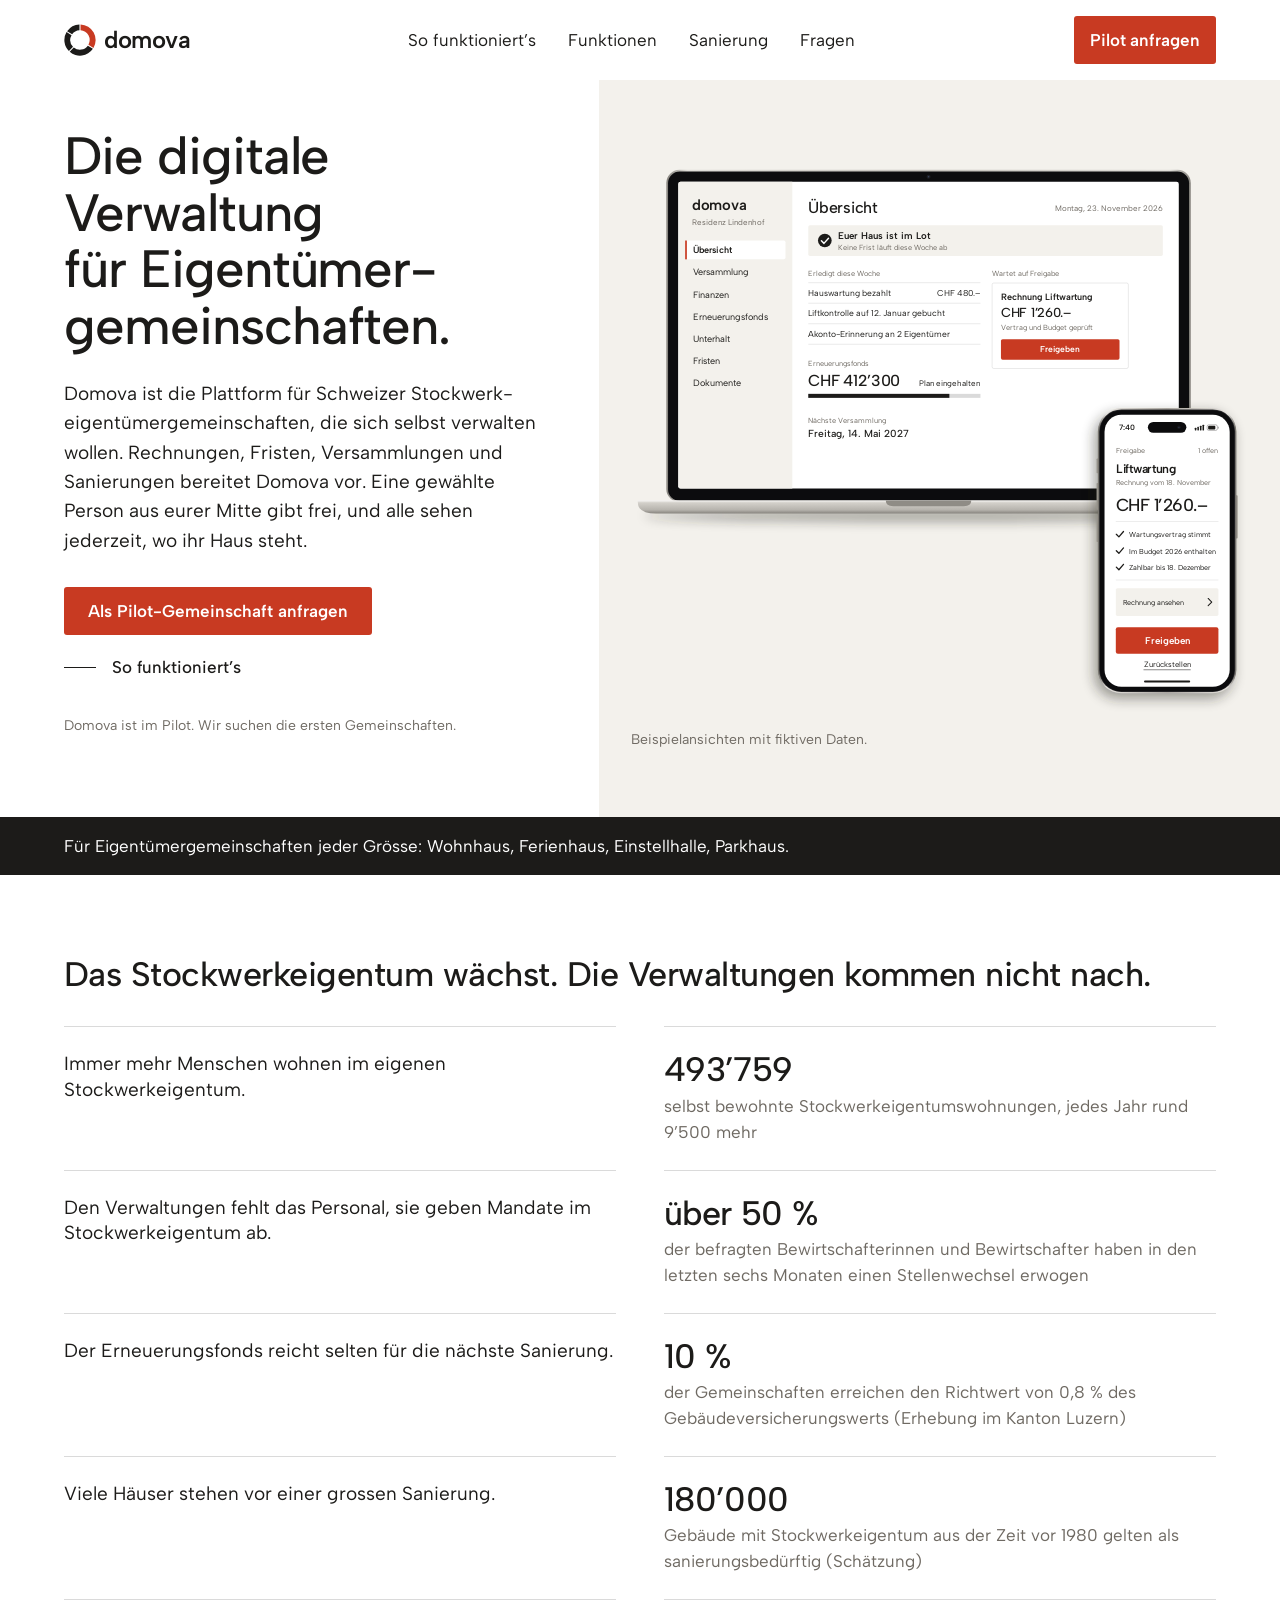
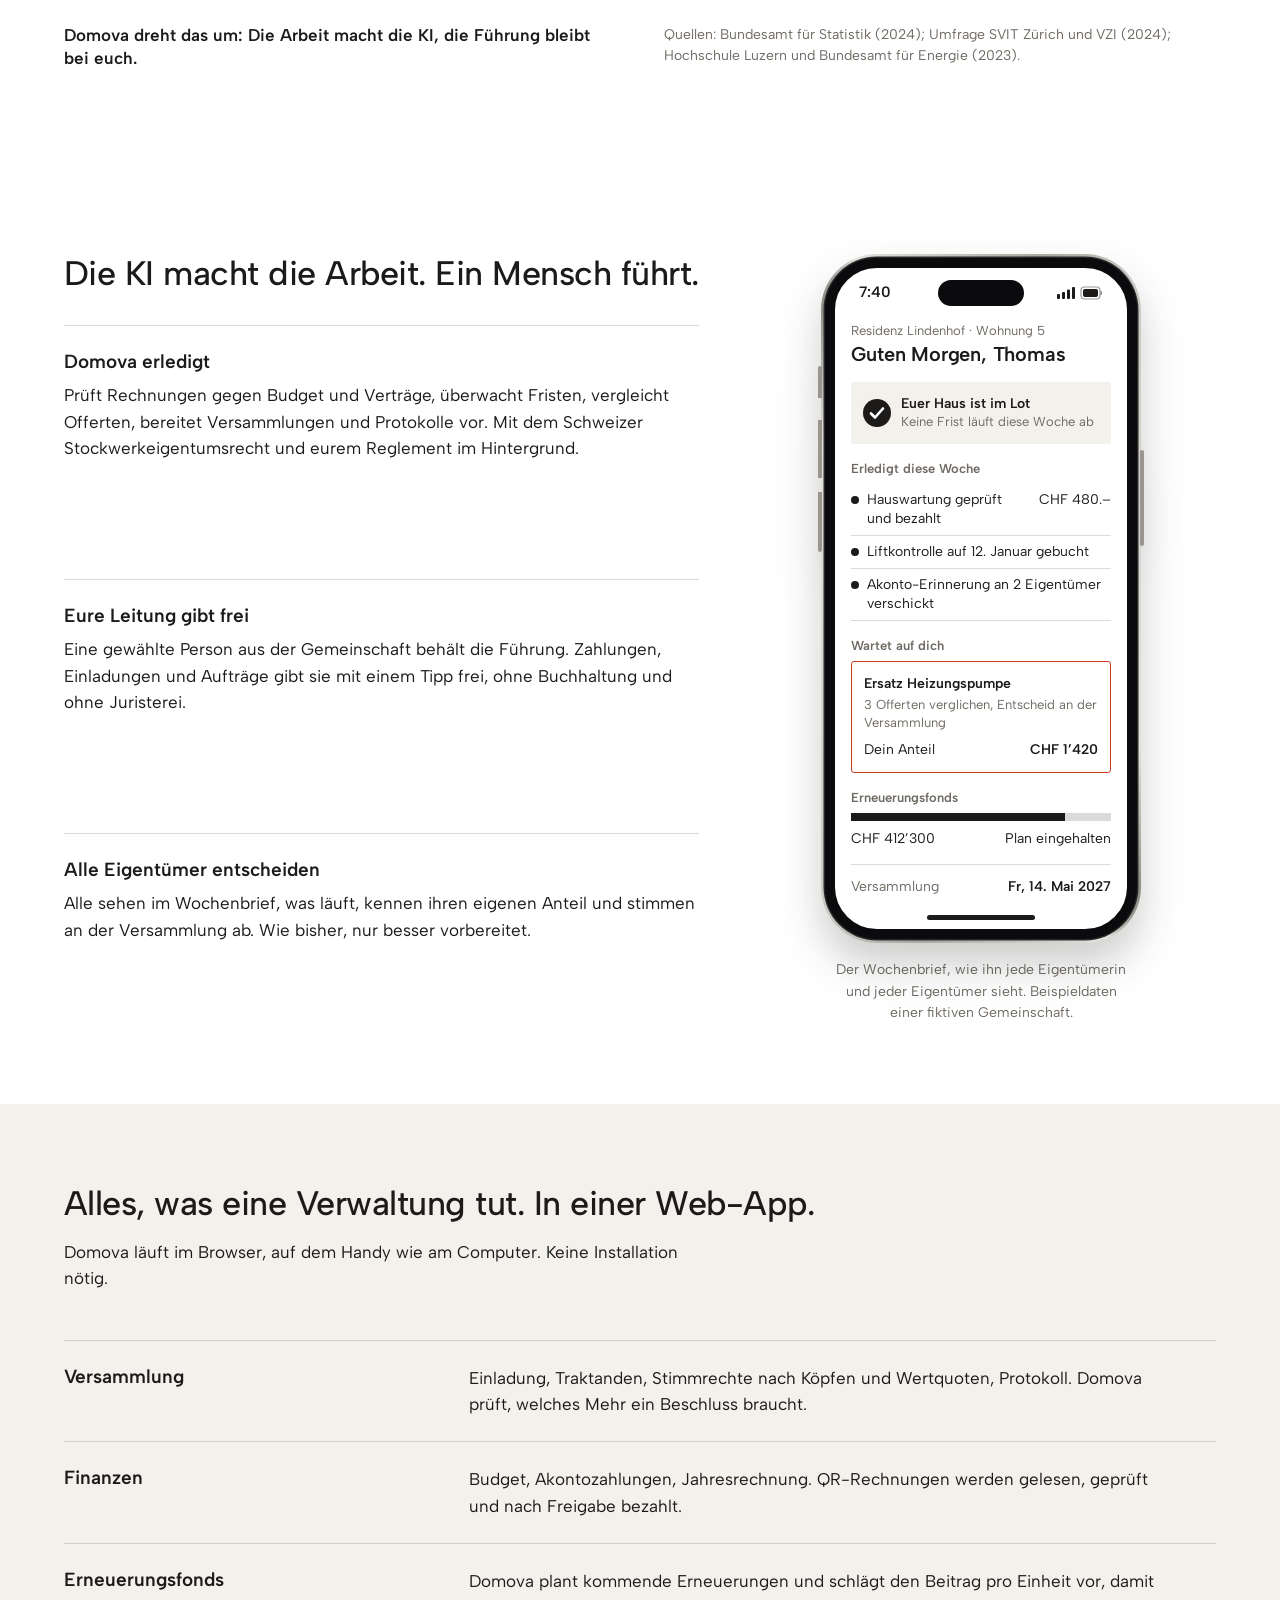
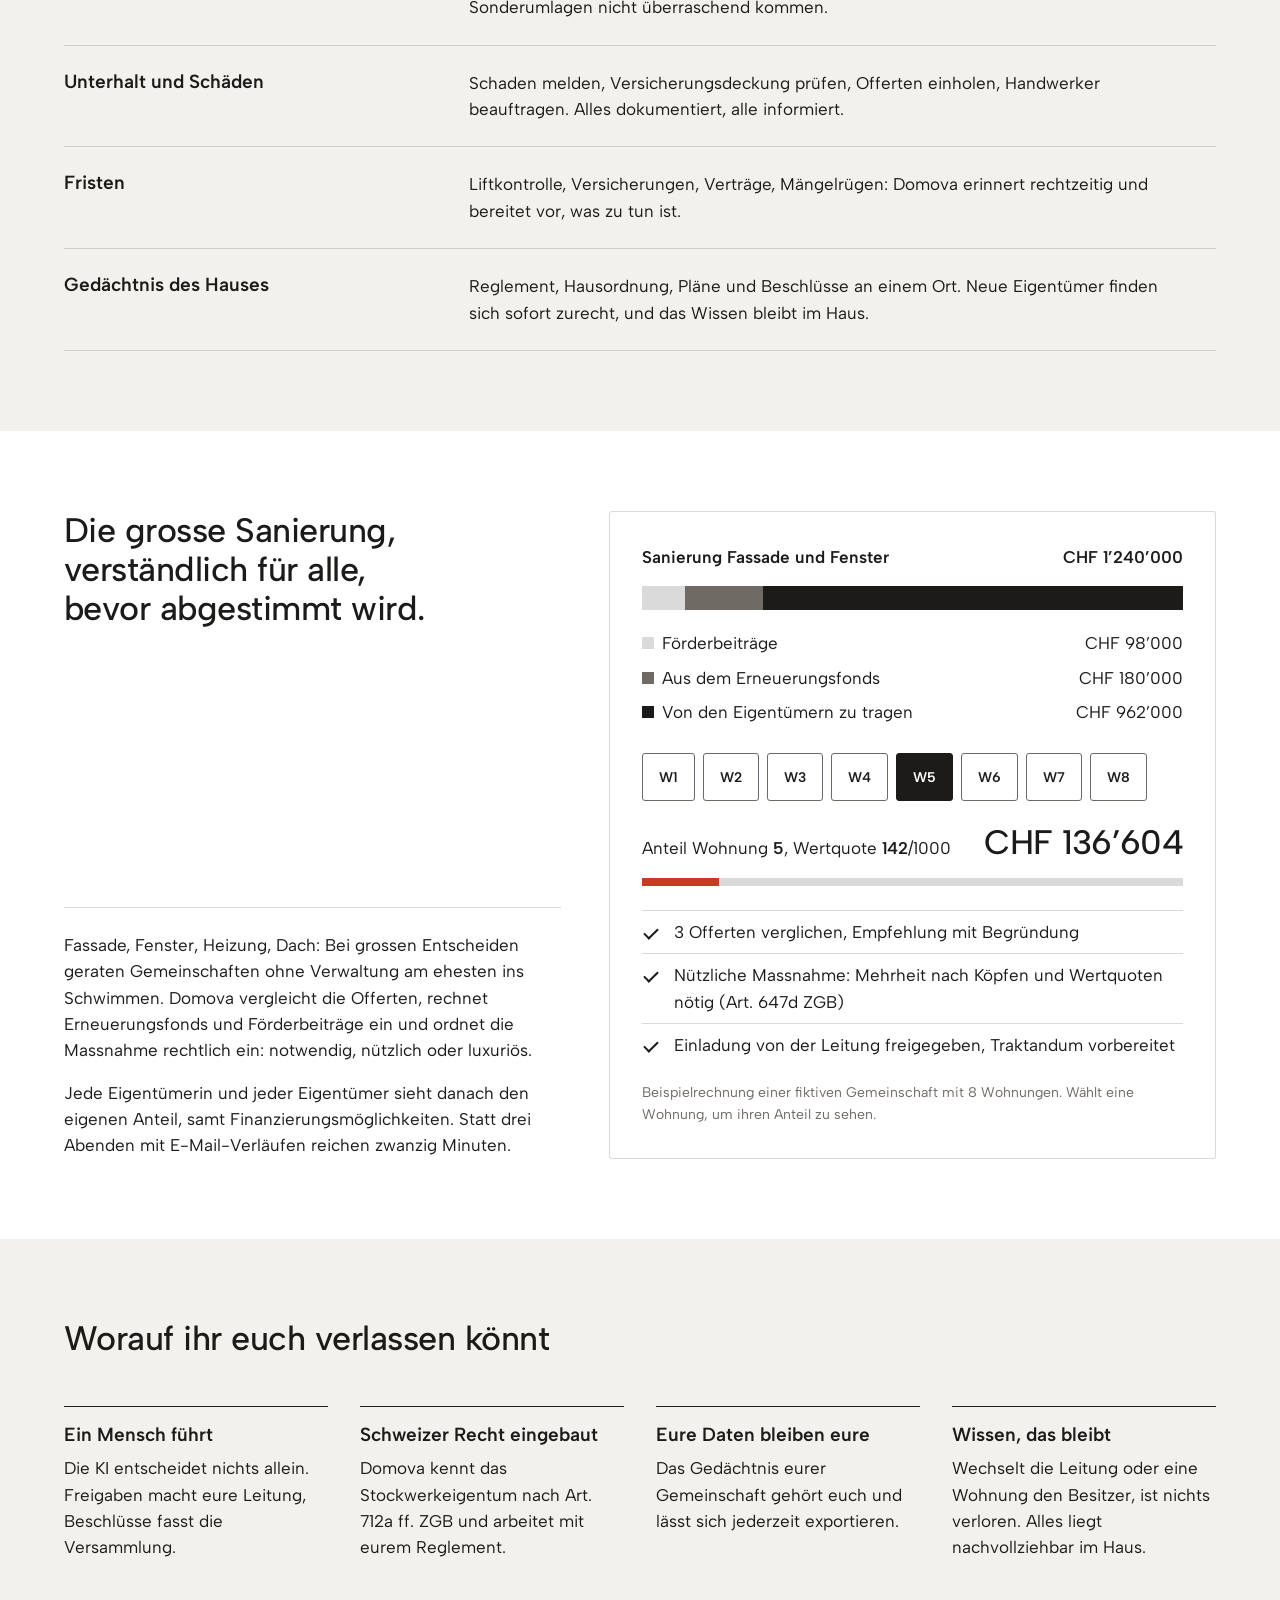
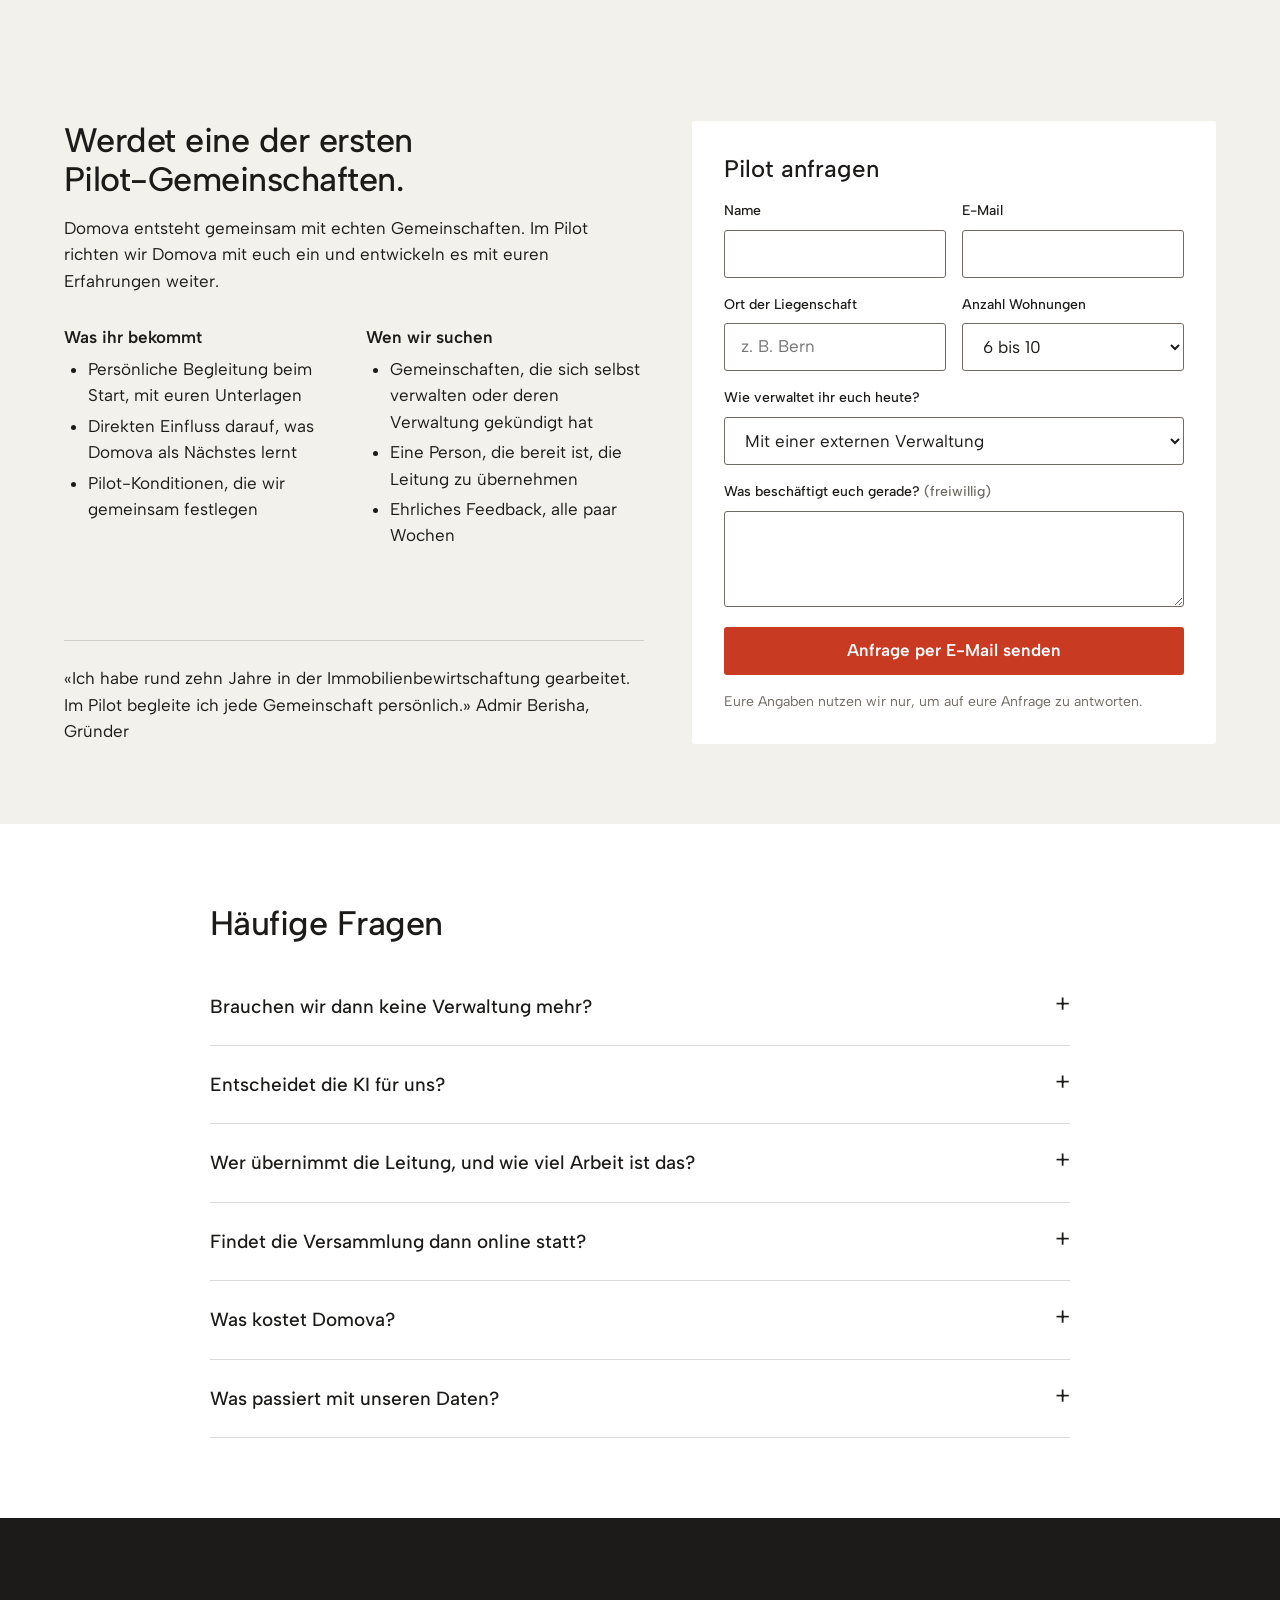
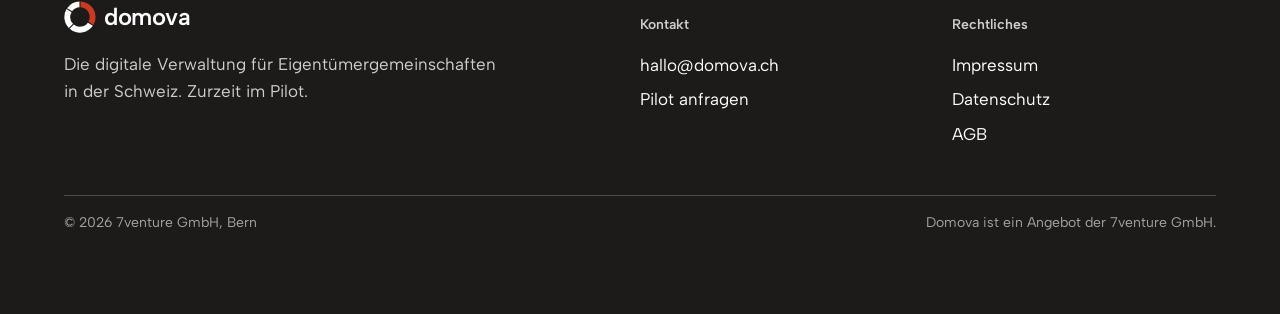
==== commit 06c0c1a5: "Neues Logo: Ring aus vier Anteilen Bildmarke aus dem Artefakt «Domova Logo» (Anteile 34/28/22/16, ro" ====
--- a/index.html
+++ b/index.html
@@ -8,7 +8,7 @@
 <meta property="og:title" content="Domova: Die digitale Verwaltung für Eigentümergemeinschaften">
 <meta property="og:description" content="Selbstverwaltung für Stockwerkeigentum in der Schweiz. Wir suchen die ersten Pilot-Gemeinschaften.">
 <meta name="theme-color" content="#ffffff">
-<link rel="icon" href="data:image/svg+xml,%3Csvg xmlns='http://www.w3.org/2000/svg' viewBox='0 0 32 32'%3E%3Crect width='32' height='32' rx='7' fill='%231c1b19'/%3E%3Cg fill='none' stroke='%23fff' stroke-width='5.2'%3E%3Ccircle cx='16' cy='16' r='8.5' stroke-dasharray='15.43 100' transform='rotate(-83 16 16)'/%3E%3Ccircle cx='16' cy='16' r='8.5' stroke='%23e0492c' stroke-dasharray='12.46 100' transform='rotate(35 16 16)'/%3E%3Ccircle cx='16' cy='16' r='8.5' stroke-dasharray='9.79 100' transform='rotate(133 16 16)'/%3E%3Ccircle cx='16' cy='16' r='8.5' stroke-dasharray='7.42 100' transform='rotate(213 16 16)'/%3E%3C/g%3E%3C/svg%3E">
+<link rel="icon" href="brand/favicon.svg" type="image/svg+xml">
 <link rel="stylesheet" href="site.css">
 </head>
 <body>
@@ -16,7 +16,7 @@
 <header class="hero" id="top">
   <nav class="nav wrap" aria-label="Hauptnavigation">
     <a class="logo" href="#top" aria-label="Domova, zum Seitenanfang">
-      <svg viewBox="0 0 32 32" aria-hidden="true" fill="none" stroke="#1c1b19" stroke-width="6.5"><circle cx="16" cy="16" r="10.75" stroke-dasharray="19.51 100" transform="rotate(-83 16 16)"/><circle cx="16" cy="16" r="10.75" stroke="#c83a22" stroke-dasharray="15.76 100" transform="rotate(35 16 16)"/><circle cx="16" cy="16" r="10.75" stroke-dasharray="12.38 100" transform="rotate(133 16 16)"/><circle cx="16" cy="16" r="10.75" stroke-dasharray="9.38 100" transform="rotate(213 16 16)"/></svg>
+      <svg viewBox="7 7 86 86" aria-hidden="true"><path d="M51.45 8.03 A42 42 0 0 1 86.22 71.27 L72.70 62.69 A26 26 0 0 0 51.45 24.04Z" fill="#c83a22"/><path d="M84.66 73.72 A42 42 0 0 1 22.32 81.59 L33.29 69.92 A26 26 0 0 0 71.14 65.13Z" fill="#1c1b19"/><path d="M20.21 79.61 A42 42 0 0 1 13.78 28.73 L27.30 37.31 A26 26 0 0 0 31.17 67.93Z" fill="#1c1b19"/><path d="M15.34 26.28 A42 42 0 0 1 48.55 8.03 L48.55 24.04 A26 26 0 0 0 28.86 34.87Z" fill="#1c1b19"/></svg>
       domova
     </a>
     <div class="links">
@@ -328,7 +328,7 @@
   <div class="wrap">
     <div class="fgrid">
       <div>
-        <a class="logo" href="index.html"><svg viewBox="0 0 32 32" aria-hidden="true" fill="none" stroke="#fff" stroke-width="6.5"><circle cx="16" cy="16" r="10.75" stroke-dasharray="19.51 100" transform="rotate(-83 16 16)"/><circle cx="16" cy="16" r="10.75" stroke="#c83a22" stroke-dasharray="15.76 100" transform="rotate(35 16 16)"/><circle cx="16" cy="16" r="10.75" stroke-dasharray="12.38 100" transform="rotate(133 16 16)"/><circle cx="16" cy="16" r="10.75" stroke-dasharray="9.38 100" transform="rotate(213 16 16)"/></svg> domova</a>
+        <a class="logo" href="index.html"><svg viewBox="7 7 86 86" aria-hidden="true"><path d="M51.45 8.03 A42 42 0 0 1 86.22 71.27 L72.70 62.69 A26 26 0 0 0 51.45 24.04Z" fill="#c83a22"/><path d="M84.66 73.72 A42 42 0 0 1 22.32 81.59 L33.29 69.92 A26 26 0 0 0 71.14 65.13Z" fill="#ffffff"/><path d="M20.21 79.61 A42 42 0 0 1 13.78 28.73 L27.30 37.31 A26 26 0 0 0 31.17 67.93Z" fill="#ffffff"/><path d="M15.34 26.28 A42 42 0 0 1 48.55 8.03 L48.55 24.04 A26 26 0 0 0 28.86 34.87Z" fill="#ffffff"/></svg> domova</a>
         <p>Die digitale Verwaltung für Eigentümergemeinschaften in der Schweiz. Zurzeit im Pilot.</p>
       </div>
       <div>
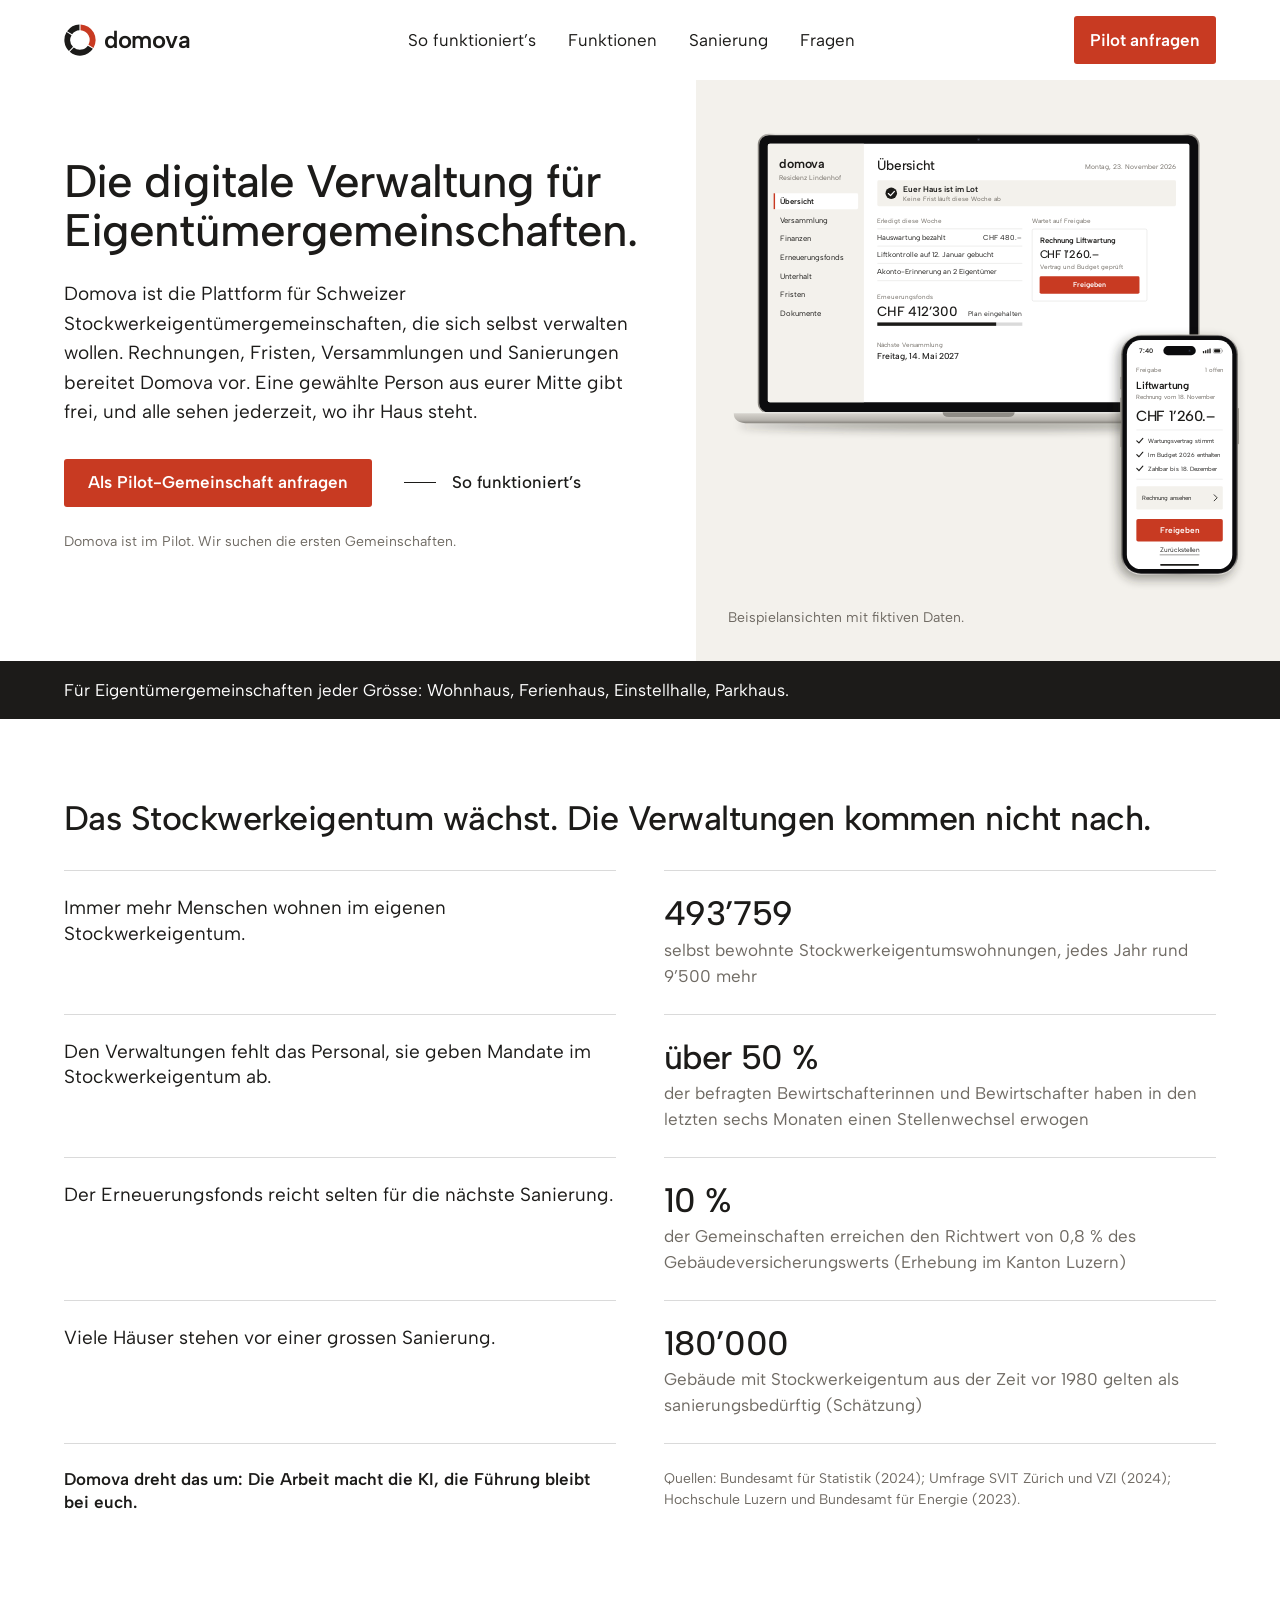
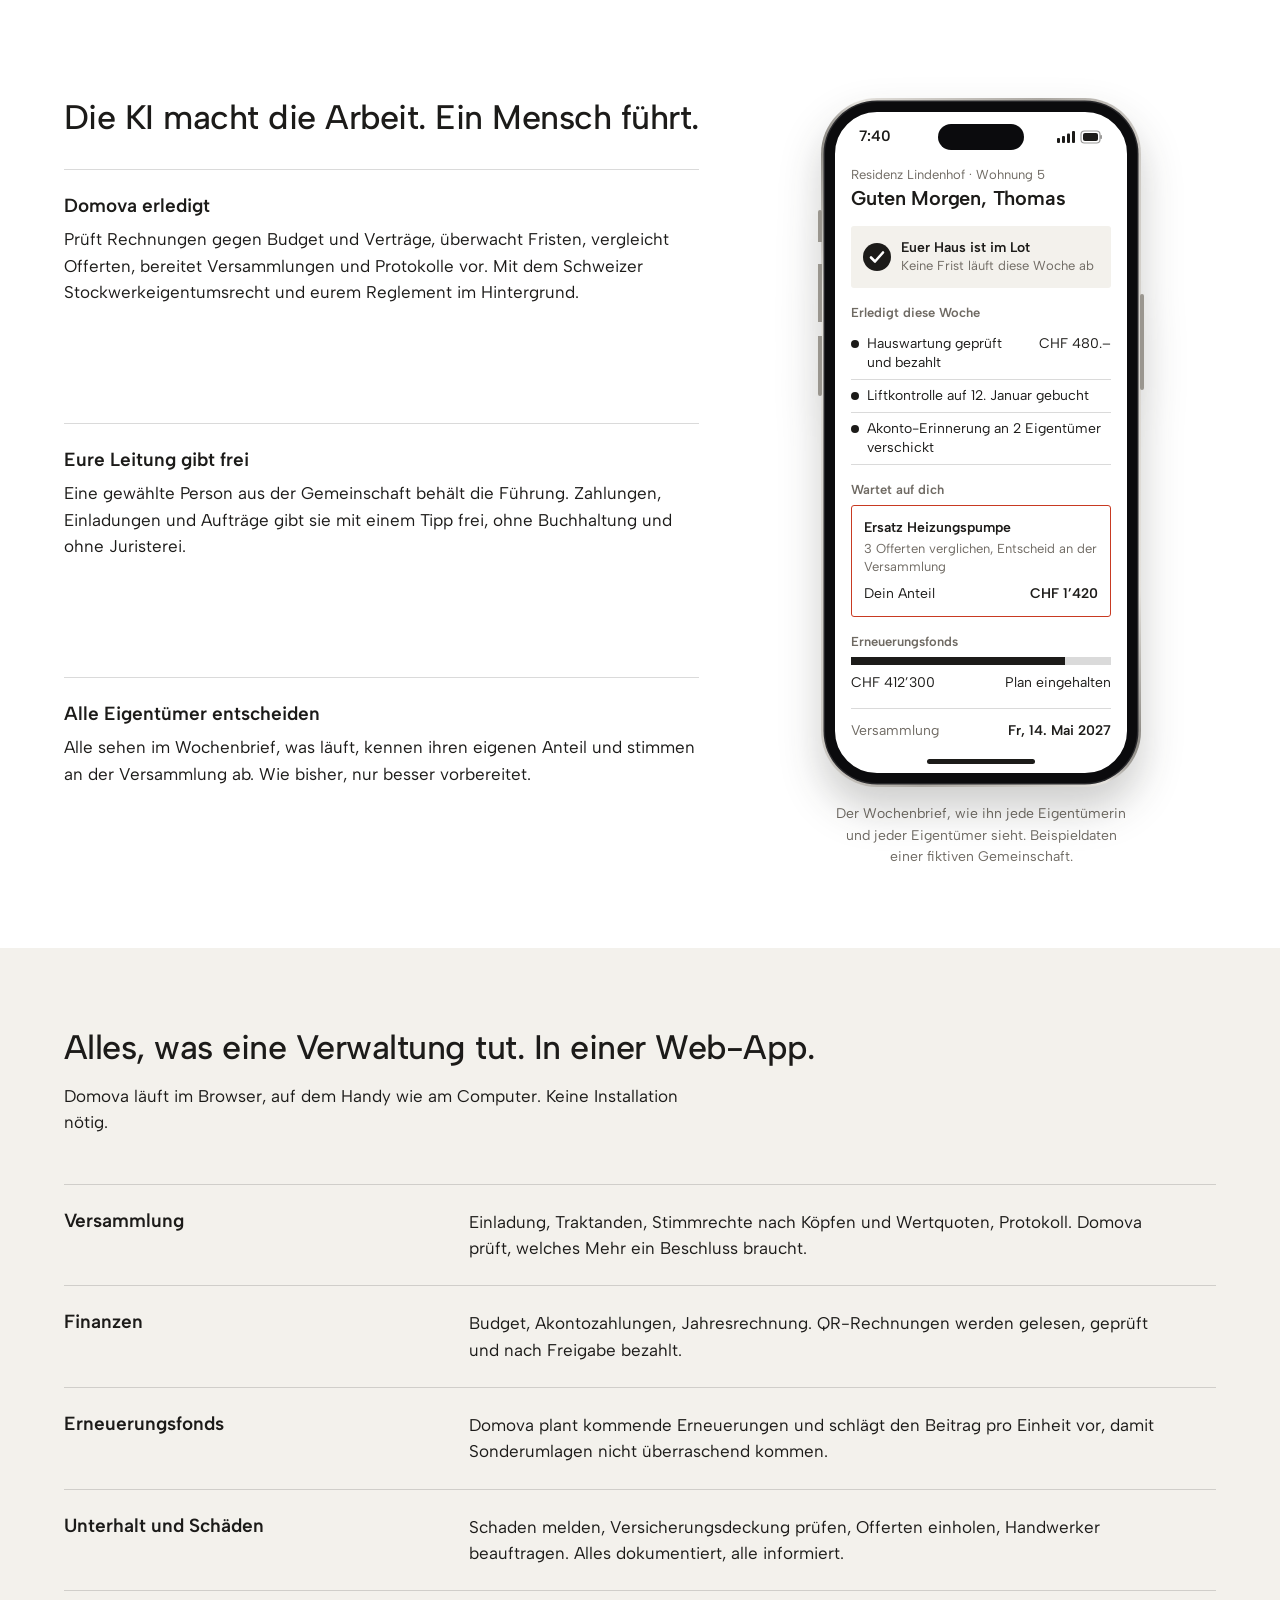
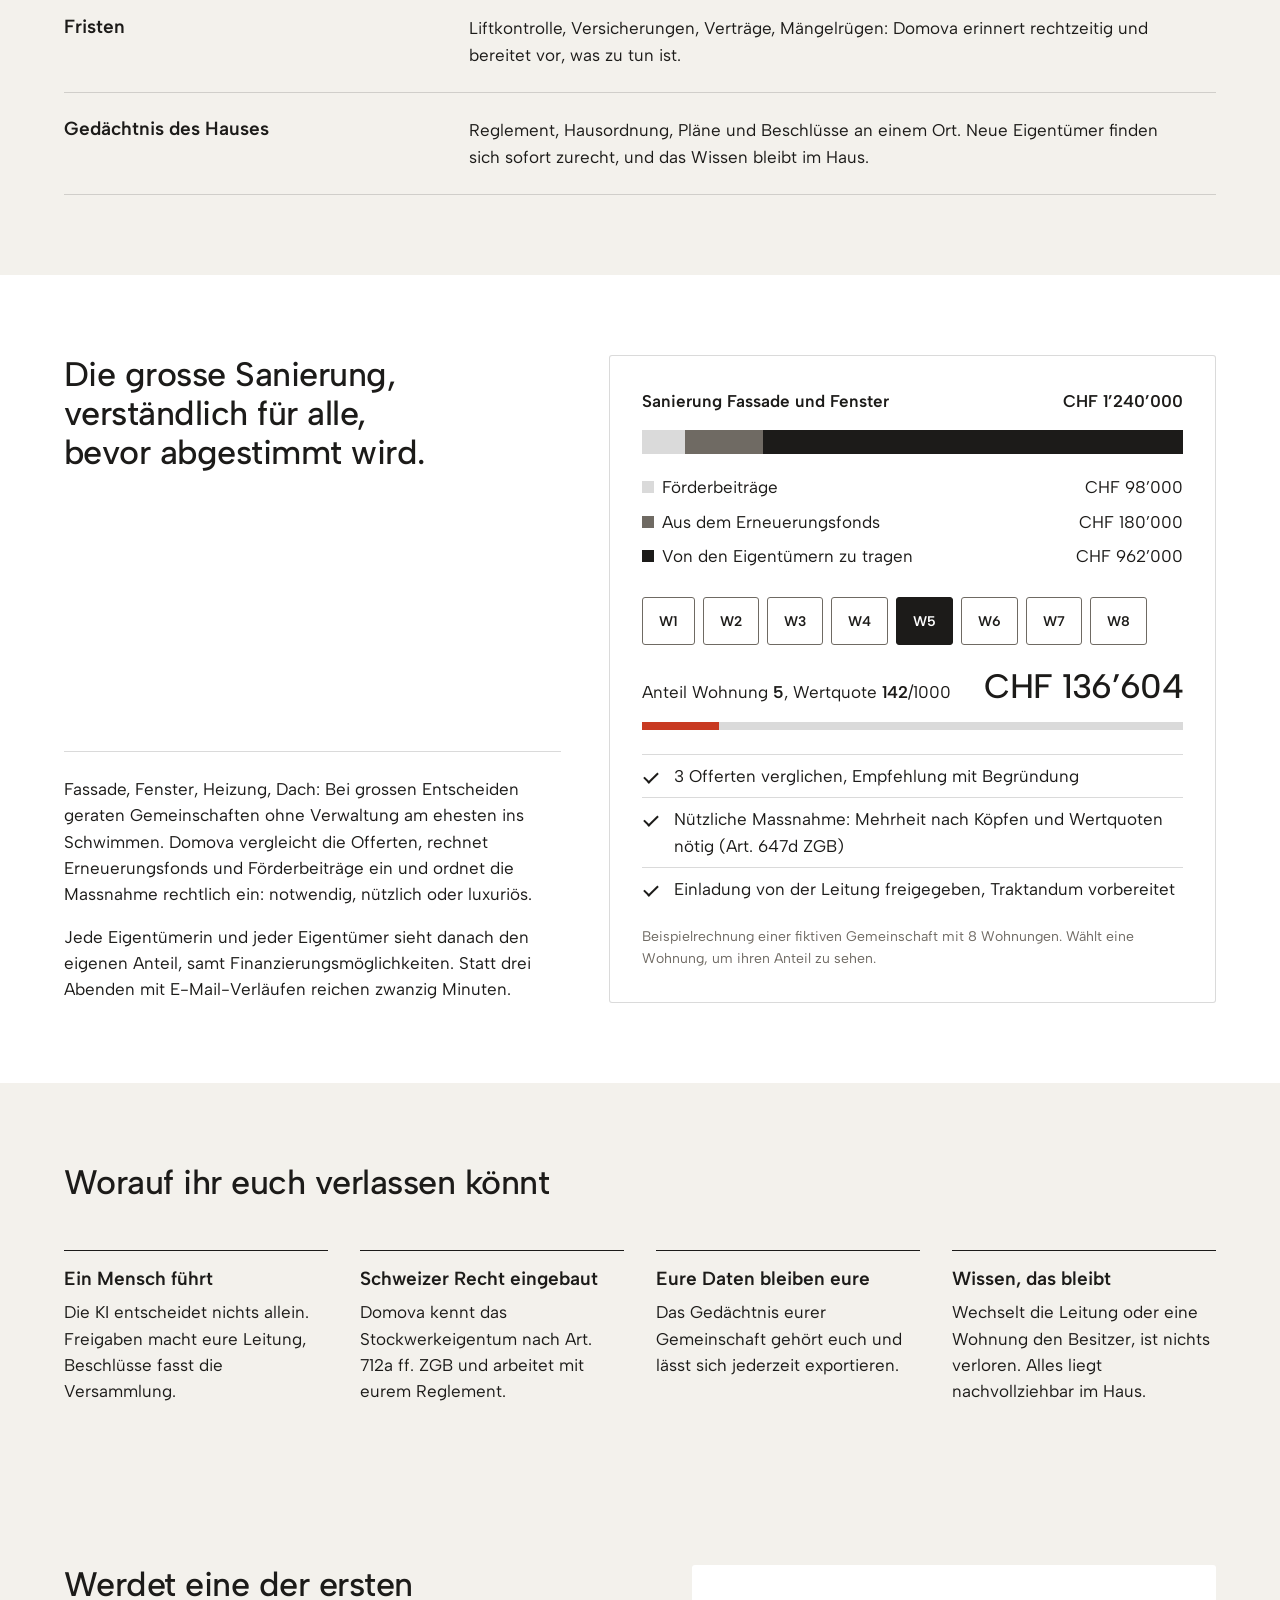
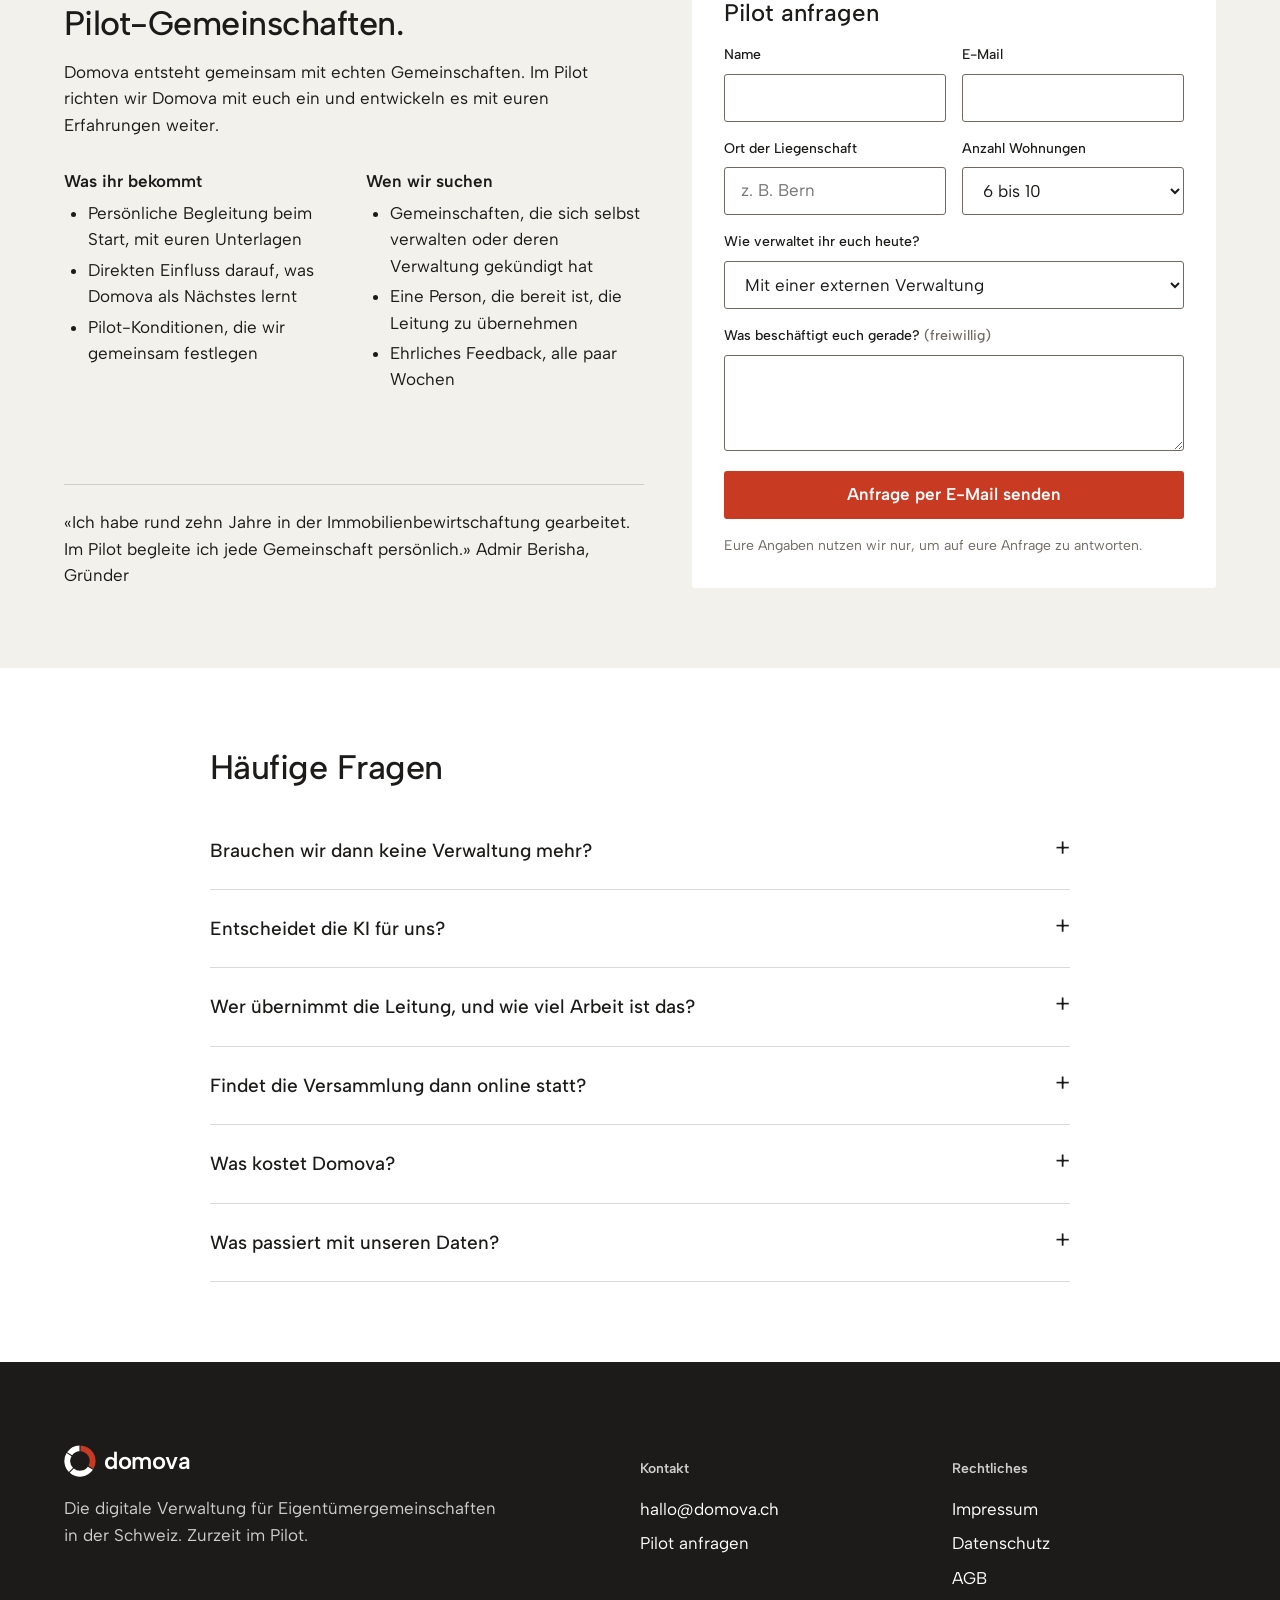
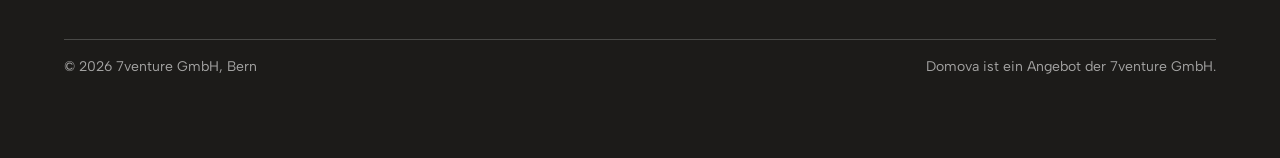
==== commit bab58818: "Schlagzeile ohne Silbentrennung «Eigentümergemeinschaften.» steht immer ganz auf einer Zeile: Hero j" ====
--- a/index.html
+++ b/index.html
@@ -30,8 +30,8 @@
 
   <div class="ht">
     <div class="ht-t">
-      <h1><span>Die digitale Verwaltung</span> <span>für Eigentümer&shy;gemeinschaften.</span></h1>
-      <p class="lead">Domova ist die Plattform für Schweizer Stockwerk&shy;eigentümer&shy;gemeinschaften, die sich selbst verwalten wollen. Rechnungen, Fristen, Versammlungen und Sanierungen bereitet Domova vor. Eine gewählte Person aus eurer Mitte gibt frei, und alle sehen jederzeit, wo ihr Haus steht.</p>
+      <h1><span>Die digitale Verwaltung für</span> <span>Eigentümergemeinschaften.</span></h1>
+      <p class="lead">Domova ist die Plattform für Schweizer Stockwerkeigentümergemeinschaften, die sich selbst verwalten wollen. Rechnungen, Fristen, Versammlungen und Sanierungen bereitet Domova vor. Eine gewählte Person aus eurer Mitte gibt frei, und alle sehen jederzeit, wo ihr Haus steht.</p>
       <div class="cta">
         <a class="btn btn-c" href="#pilot">Als Pilot-Gemeinschaft anfragen</a>
         <a class="lnk" href="#so">So funktioniert’s</a>
@@ -155,11 +155,11 @@
     <h2 id="why-h">Das Stockwerkeigentum wächst. Die Verwaltungen kommen nicht nach.</h2>
     <div class="wgrid">
       <p class="wl">Immer mehr Menschen wohnen im eigenen Stockwerkeigentum.</p>
-      <p class="wr"><b>493’759</b><span>selbst bewohnte Stockwerk&shy;eigentums&shy;wohnungen, jedes Jahr rund 9’500 mehr</span></p>
+      <p class="wr"><b>493’759</b><span>selbst bewohnte Stockwerkeigentumswohnungen, jedes Jahr rund 9’500 mehr</span></p>
       <p class="wl">Den Verwaltungen fehlt das Personal, sie geben Mandate im Stockwerkeigentum ab.</p>
       <p class="wr"><b>über 50 %</b><span>der befragten Bewirtschafterinnen und Bewirtschafter haben in den letzten sechs Monaten einen Stellenwechsel erwogen</span></p>
       <p class="wl">Der Erneuerungsfonds reicht selten für die nächste Sanierung.</p>
-      <p class="wr"><b>10 %</b><span>der Gemeinschaften erreichen den Richtwert von 0,8 % des Gebäude&shy;versicherungs&shy;werts (Erhebung im Kanton Luzern)</span></p>
+      <p class="wr"><b>10 %</b><span>der Gemeinschaften erreichen den Richtwert von 0,8 % des Gebäudeversicherungswerts (Erhebung im Kanton Luzern)</span></p>
       <p class="wl">Viele Häuser stehen vor einer grossen Sanierung.</p>
       <p class="wr"><b>180’000</b><span>Gebäude mit Stockwerkeigentum aus der Zeit vor 1980 gelten als sanierungsbedürftig (Schätzung)</span></p>
       <p class="wl wend">Domova dreht das um: Die Arbeit macht die KI, die Führung bleibt bei euch.</p>
--- a/site.css
+++ b/site.css
@@ -45,6 +45,8 @@
 .nav .btn{padding:0 var(--s3);gap:.26em}
 .ht{display:grid;gap:0 var(--s6);padding-left:max(var(--gut),calc((100% - 1240px)/2));padding-right:var(--gut)}
 .ht-t{padding-block:var(--s5) var(--s6)}
+.ht-t{container-type:inline-size}
+.ht h1{font-size:min(var(--t-2xl),7.8cqw)}
 .ht h1 span{display:block}
 .ht .lead{font-size:clamp(var(--t-s),1.6vw,var(--t-m));margin-top:var(--s4);max-width:34em}
 .cta{display:flex;flex-wrap:wrap;align-items:center;gap:var(--s2) var(--s5);margin-top:var(--s5)}
@@ -190,6 +192,6 @@
 .doc li{margin-top:var(--s1)}
 .doc address{font-style:normal;margin-top:var(--s3)}
 @media(min-width:760px){.prin{grid-template-columns:repeat(2,minmax(0,1fr))}.wgrid{grid-template-columns:repeat(2,minmax(0,1fr))}.frow{grid-template-columns:minmax(0,4fr) minmax(0,8fr)}.pair{grid-template-columns:repeat(2,minmax(0,1fr))}.pl{grid-template-columns:repeat(2,minmax(0,1fr))}.fgrid{grid-template-columns:minmax(0,2fr) minmax(0,1fr) minmax(0,1fr)}}
-@media(min-width:960px){.ht{grid-template-columns:minmax(0,5fr) minmax(0,7fr);padding-right:0}.ht-t{padding-block:var(--s6) var(--s7);align-self:center}.stage{margin:0;padding:var(--s6) var(--s5) var(--s5)}.two{grid-template-columns:repeat(2,minmax(0,1fr));align-items:start}.how .two{grid-template-columns:minmax(0,1.15fr) minmax(0,.85fr);align-items:stretch;row-gap:var(--s3)}.how .txt{display:flex;flex-direction:column}.how .roles{flex:1;align-content:space-between}.phone-col{display:contents}.phone{grid-column:2;grid-row:1;justify-self:center}.cap{grid-column:2;grid-row:2;justify-self:center}.reno .two{grid-template-columns:minmax(0,.9fr) minmax(0,1.1fr);align-items:stretch}.reno .txt{display:flex;flex-direction:column;justify-content:space-between;gap:var(--s5)}.reno .txt>div{border-top:1px solid var(--line);padding-top:var(--s2)}.pilot .two{grid-template-columns:minmax(0,1.05fr) minmax(0,.95fr);align-items:stretch}.pilot .txt{display:flex;flex-direction:column}.pilot .txt .me{margin-top:auto}.prin{grid-template-columns:repeat(4,minmax(0,1fr))}}
+@media(min-width:960px){.ht{grid-template-columns:repeat(2,minmax(0,1fr));padding-right:0}.ht-t{padding-block:var(--s6) var(--s7);align-self:center}.stage{margin:0;padding:var(--s6) var(--s5) var(--s5)}.two{grid-template-columns:repeat(2,minmax(0,1fr));align-items:start}.how .two{grid-template-columns:minmax(0,1.15fr) minmax(0,.85fr);align-items:stretch;row-gap:var(--s3)}.how .txt{display:flex;flex-direction:column}.how .roles{flex:1;align-content:space-between}.phone-col{display:contents}.phone{grid-column:2;grid-row:1;justify-self:center}.cap{grid-column:2;grid-row:2;justify-self:center}.reno .two{grid-template-columns:minmax(0,.9fr) minmax(0,1.1fr);align-items:stretch}.reno .txt{display:flex;flex-direction:column;justify-content:space-between;gap:var(--s5)}.reno .txt>div{border-top:1px solid var(--line);padding-top:var(--s2)}.pilot .two{grid-template-columns:minmax(0,1.05fr) minmax(0,.95fr);align-items:stretch}.pilot .txt{display:flex;flex-direction:column}.pilot .txt .me{margin-top:auto}.prin{grid-template-columns:repeat(4,minmax(0,1fr))}}
 @media(max-width:759px){.links{display:none}}
 @media(max-width:420px){.nav .btn span{display:none}.btn{white-space:normal;text-align:center;line-height:1.2;padding:var(--s2) var(--s3)}}
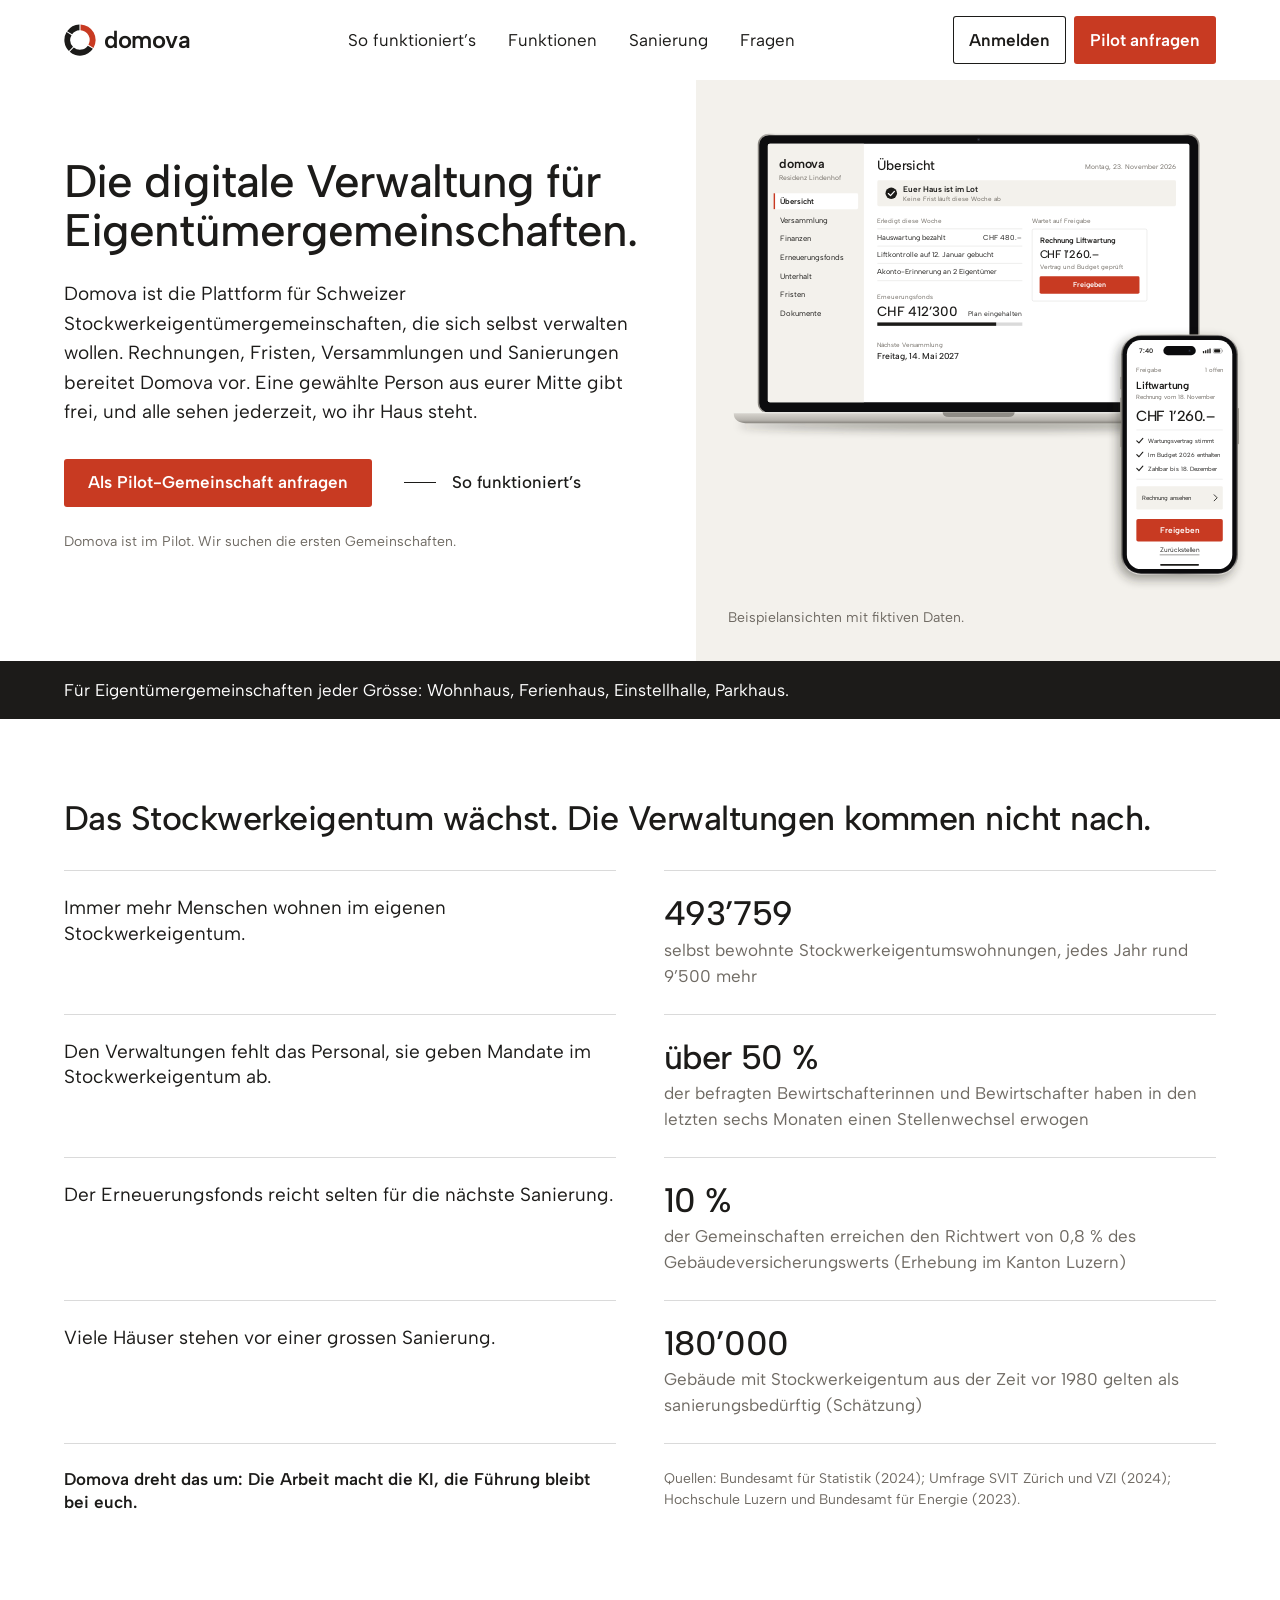
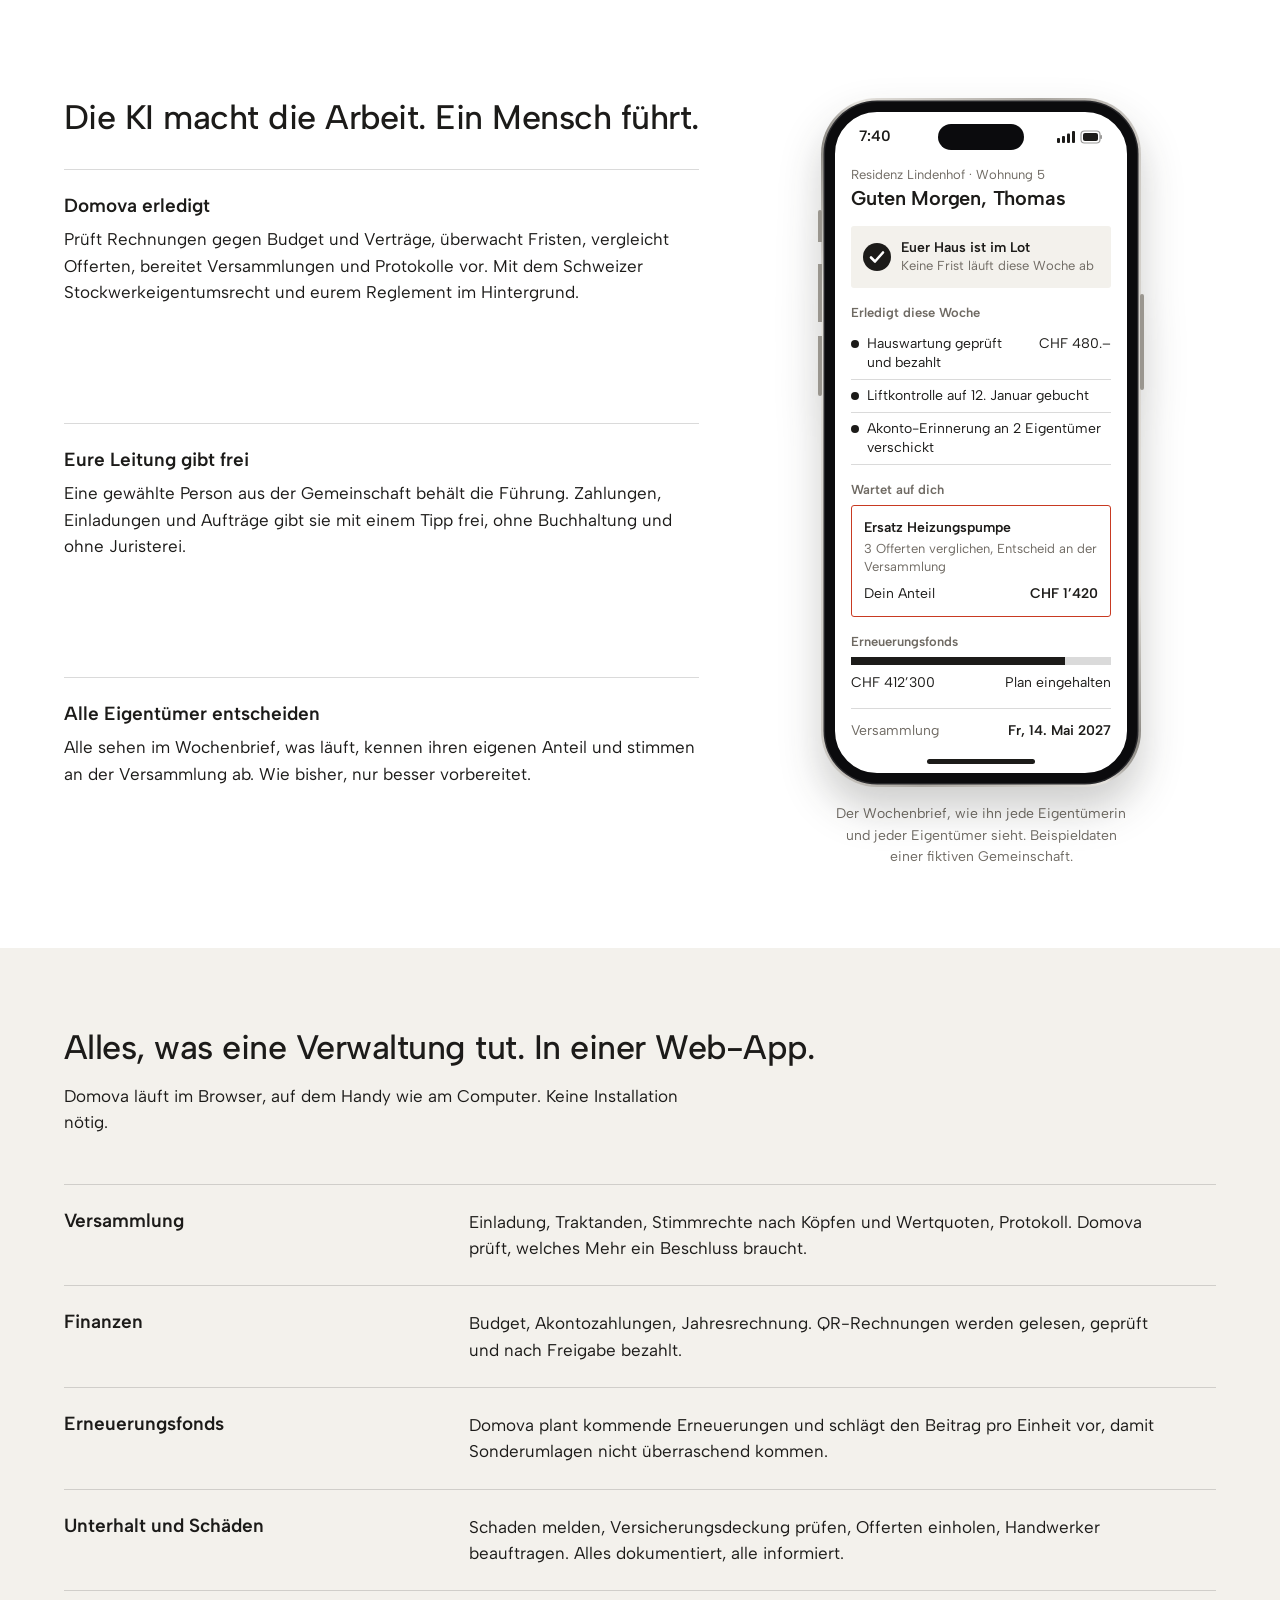
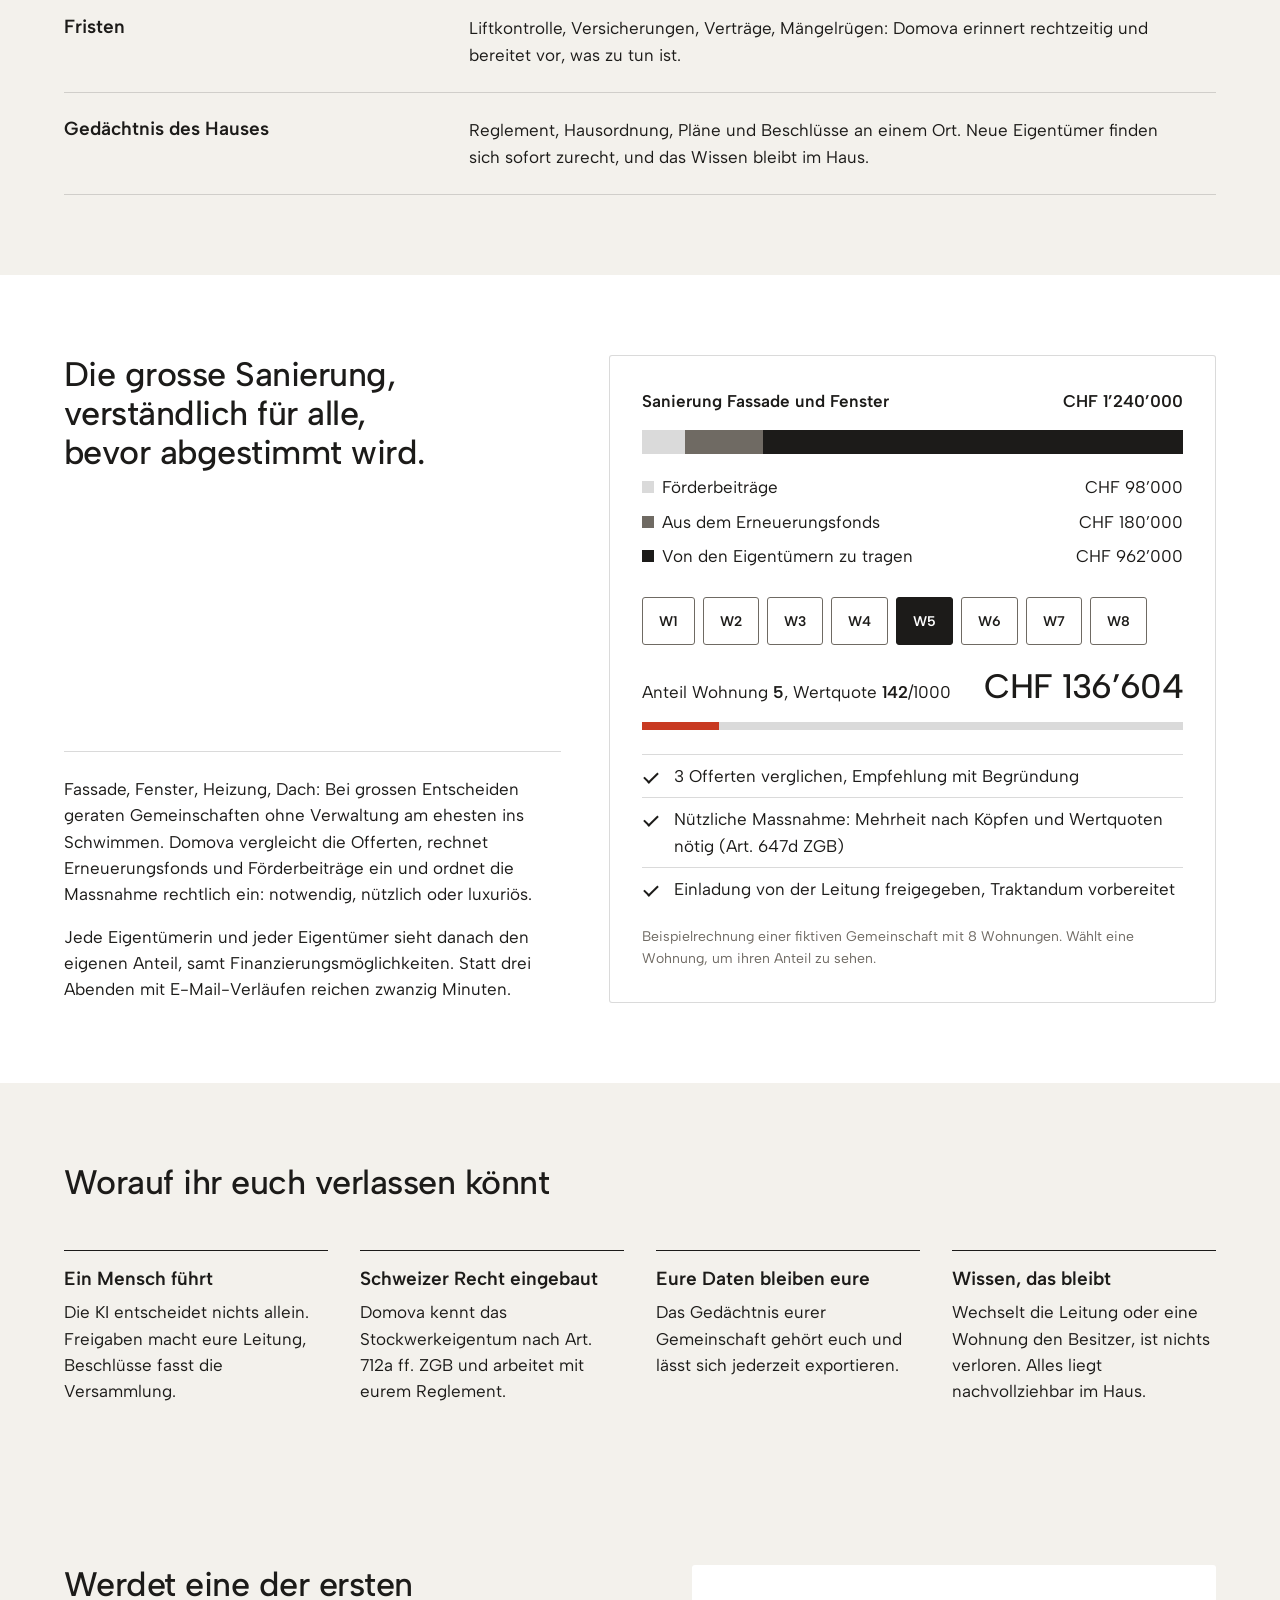
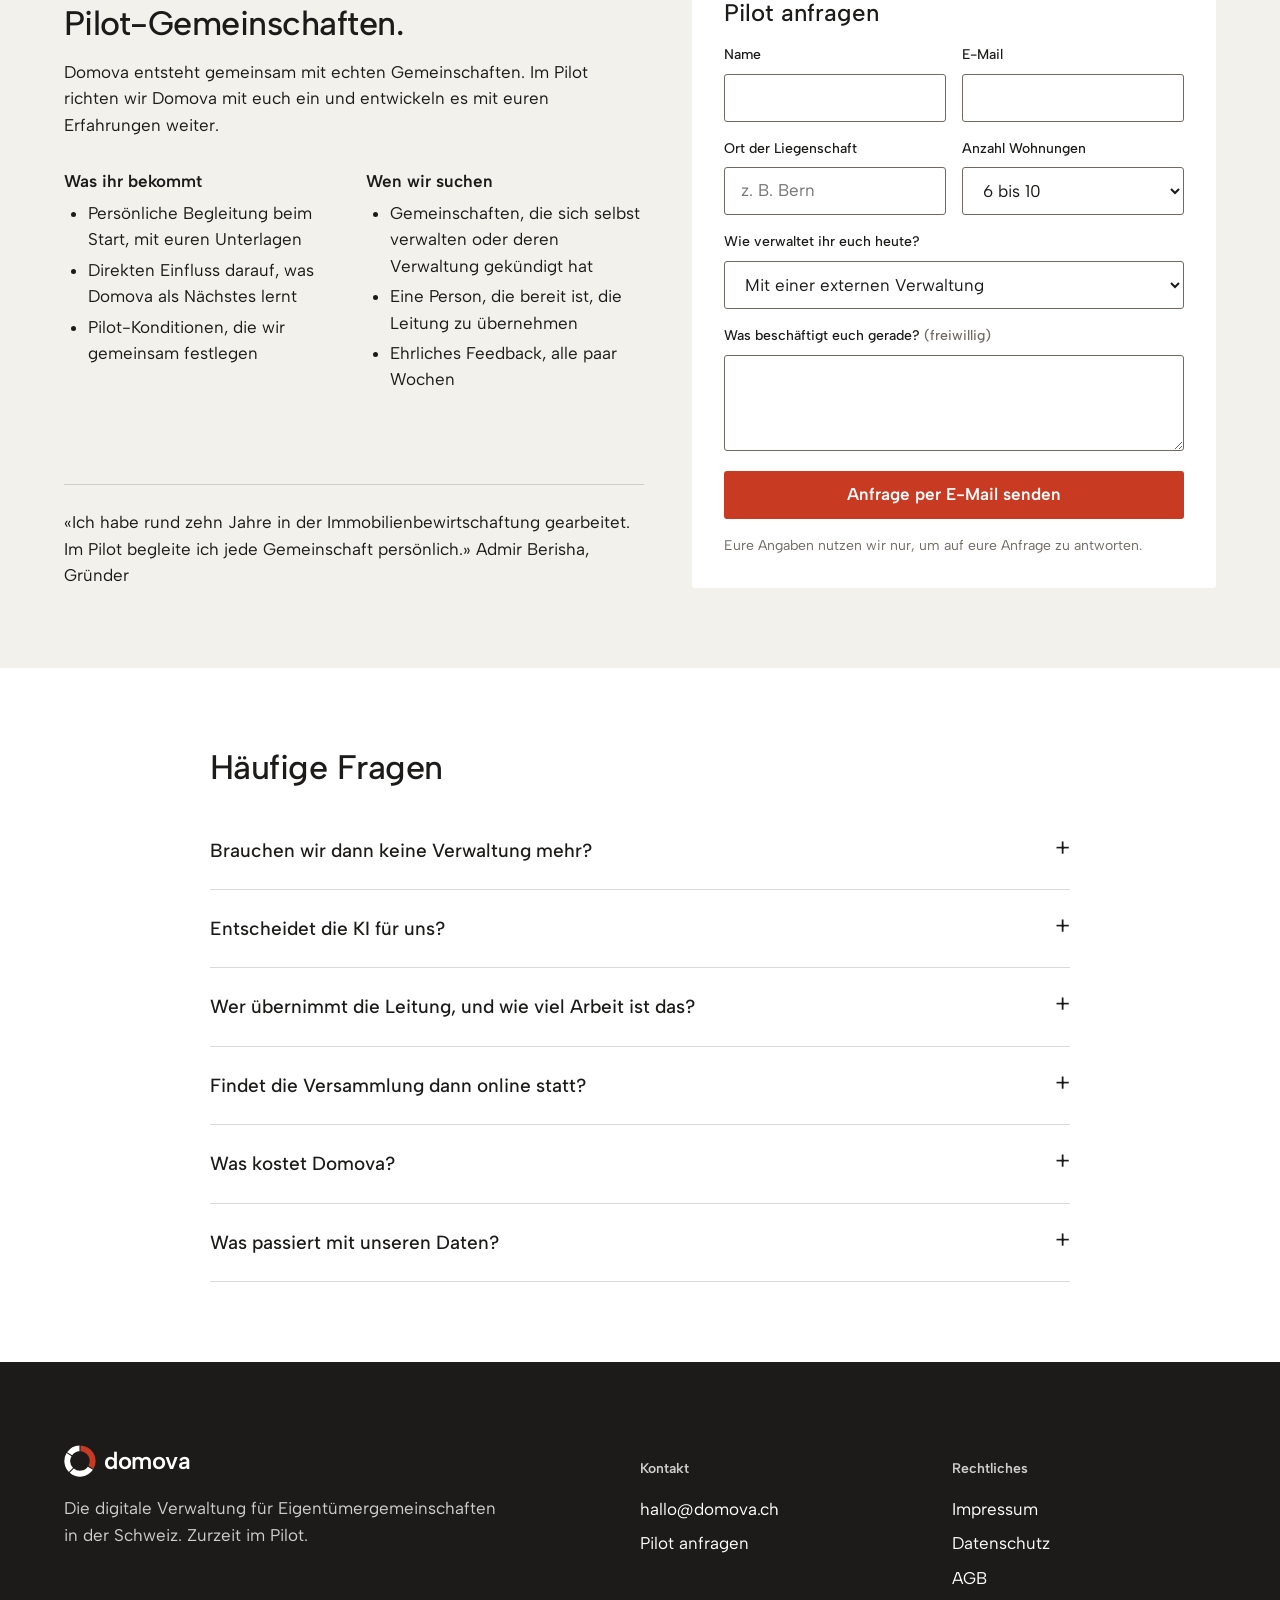
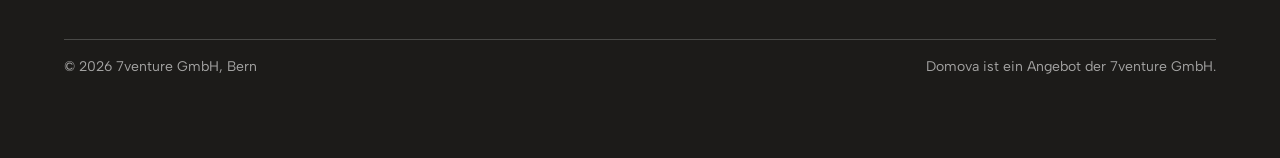
==== commit ce87dadb: "Navigation: Knopf «Anmelden» zur App (app.domova.ch) Heller Zweitknopf neben «Pilot anfragen» auf al" ====
--- a/index.html
+++ b/index.html
@@ -25,7 +25,10 @@
       <a href="#sanierung">Sanierung</a>
       <a href="#fragen">Fragen</a>
     </div>
-    <a class="btn btn-c" href="#pilot">Pilot <span>anfragen</span></a>
+    <div class="nav-cta">
+      <a class="btn btn-o" href="https://app.domova.ch">Anmelden</a>
+      <a class="btn btn-c" href="#pilot">Pilot <span>anfragen</span></a>
+    </div>
   </nav>
 
   <div class="ht">
--- a/site.css
+++ b/site.css
@@ -33,6 +33,8 @@
 .btn{display:inline-flex;align-items:center;justify-content:center;gap:var(--s2);min-height:var(--s6);padding:0 var(--s4);border-radius:var(--r);font:600 var(--t-s)/1 var(--ff);text-decoration:none;border:0;cursor:pointer;white-space:nowrap}
 .btn-c{background:var(--acc);color:#fff}
 .btn-c:hover{background:var(--acc-h)}
+.btn-o{background:transparent;color:var(--ink);box-shadow:inset 0 0 0 1px var(--ink)}
+.btn-o:hover{background:var(--soft)}
 :focus-visible{outline:3px solid var(--acc);outline-offset:3px}
 /* nav + hero */
 .hero{background:var(--bg)}
@@ -43,6 +45,7 @@
 .links a{text-decoration:none}
 .links a:hover{text-decoration:underline;text-underline-offset:4px}
 .nav .btn{padding:0 var(--s3);gap:.26em}
+.nav-cta{display:flex;align-items:center;gap:var(--s2)}
 .ht{display:grid;gap:0 var(--s6);padding-left:max(var(--gut),calc((100% - 1240px)/2));padding-right:var(--gut)}
 .ht-t{padding-block:var(--s5) var(--s6)}
 .ht-t{container-type:inline-size}
